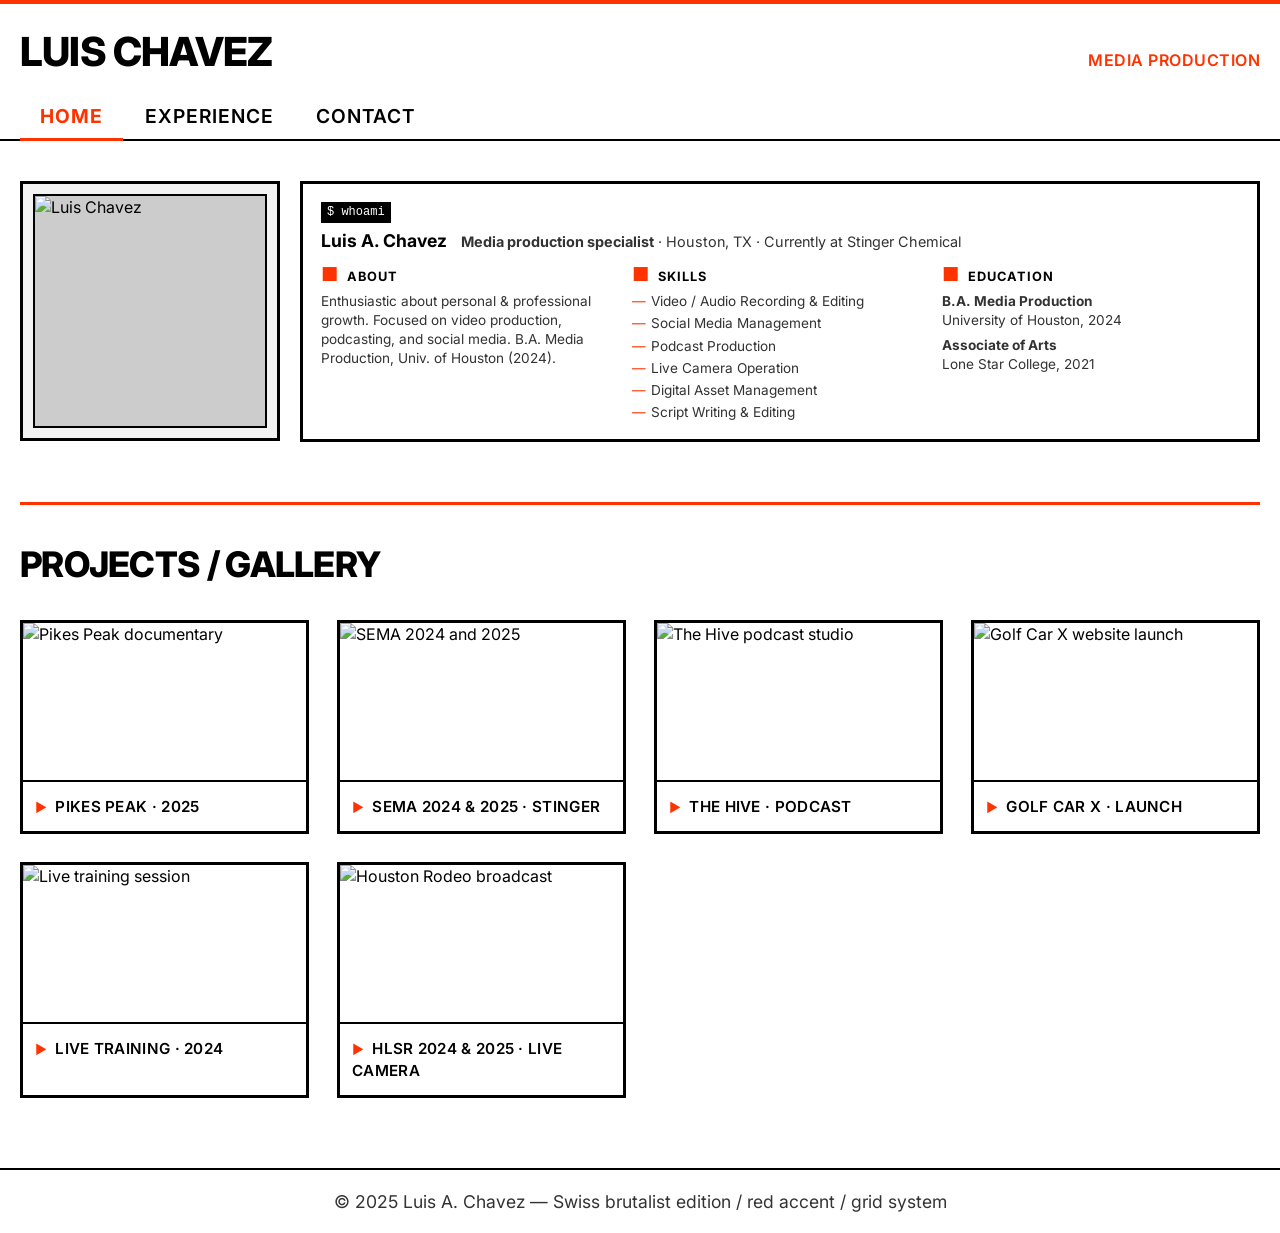
==== index.html @ 5170080d "Add portfolio files" ====
<!DOCTYPE html>
<html lang="en">
<head>
    <meta charset="UTF-8">
    <meta name="viewport" content="width=device-width, initial-scale=1.0">
    <title>Luis Chavez · Home</title>
    <link href="https://fonts.googleapis.com/css2?family=Inter:wght@400;600;800&display=swap" rel="stylesheet">
    <link rel="stylesheet" href="style.css">
    <style>
        /* ---- HOME-SPECIFIC STYLES ---- */
        .home-grid {
            display: grid;
            grid-template-columns: 260px 1fr;
            gap: 20px;
            margin-bottom: 40px;
            align-items: start;
        }

        .headshot-card {
            border: 3px solid var(--black);
            padding: 10px;
            background: var(--gray);
        }

        .headshot {
            width: 100%;
            aspect-ratio: 1 / 1;
            object-fit: cover;
            background: #ccc;
            border: 2px solid var(--black);
            display: block;
        }

        .intro-card {
            border: 3px solid var(--black);
            padding: 14px 18px;
            background: var(--white);
        }

        /* Name + tagline row */
        .intro-top {
            display: flex;
            align-items: baseline;
            gap: 14px;
            margin-bottom: 8px;
            flex-wrap: wrap;
        }

        .intro-name {
            font-size: 1.1rem;
            font-weight: 700;
            color: var(--black);
            margin: 0;
        }

        .intro-tagline {
            font-size: 0.9rem;
            color: var(--dark-gray);
            margin: 0;
        }

        /* Three-column info grid inside the card */
        .intro-columns {
            display: grid;
            grid-template-columns: 1fr 1fr 1fr;
            gap: 14px;
            margin-top: 8px;
        }

        .intro-col h3 {
            font-size: 0.8rem;
            margin: 0 0 4px 0;
            letter-spacing: 1px;
        }

        .intro-col p,
        .intro-col li {
            font-size: 0.85rem;
            color: var(--dark-gray);
            margin-bottom: 0.2rem;
            line-height: 1.4;
        }

        .intro-col ul { margin: 0; }

        .terminal-line {
            font-family: monospace;
            background: var(--black);
            color: var(--white);
            padding: 2px 6px;
            font-size: 0.75rem;
            display: inline-block;
            margin-bottom: 6px;
        }

        .skill-list-compact li { margin-bottom: 0.2rem; font-size: 0.85rem; }

        /* ---- GALLERY SECTION ---- */
        .gallery-section {
            margin-top: 60px;
            border-top: 3px solid var(--red);
            padding-top: 35px;
        }

        .gallery-grid {
            display: grid;
            grid-template-columns: repeat(4, 1fr);
            gap: 28px;
            margin-top: 25px;
        }

        .gallery-item {
            border: 3px solid var(--black);
            background: var(--white);
            cursor: pointer;
            display: flex;
            flex-direction: column;
            transition: border-color 0.1s ease;
        }

        .gallery-item:hover { border-color: var(--red); }

        .gallery-item img {
            width: 100%;
            aspect-ratio: 16 / 9;
            object-fit: cover;
            display: block;
            border-bottom: 2px solid var(--black);
        }

        .gallery-item p {
            padding: 14px 12px;
            font-weight: 600;
            font-size: 0.95rem;
            text-transform: uppercase;
            letter-spacing: 0.3px;
            color: var(--black);
            margin: 0;
            flex: 1;
        }

        .gallery-item p::before {
            content: '▶';
            color: var(--red);
            margin-right: 8px;
            font-size: 0.8rem;
        }

        /* ---- MODAL / LIGHTBOX ---- */
        .modal {
            display: none;
            position: fixed;
            inset: 0;
            z-index: 9999;
            align-items: center;
            justify-content: center;
        }

        .modal.active { display: flex; }

        .modal-overlay {
            position: fixed;
            inset: 0;
            background: rgba(0, 0, 0, 0.88);
            cursor: pointer;
            z-index: 9999;
        }

        .modal-content {
            position: fixed;
            top: 50%;
            left: 50%;
            transform: translate(-50%, -50%);
            z-index: 10000;
            background: var(--white);
            border: 3px solid var(--black);
            padding: 40px 24px 24px;
            max-width: min(860px, 92vw);
            width: 100%;
            box-shadow: 8px 8px 0 var(--black);
            display: flex;
            flex-direction: column;
            align-items: center;
            gap: 14px;
        }

        .modal-image {
            width: 100%;
            max-height: 58vh;
            object-fit: contain;
            border: 2px solid var(--black);
            display: block;
        }

        .modal-caption {
            font-weight: 700;
            text-transform: uppercase;
            letter-spacing: 1px;
            color: var(--red);
            font-size: 1rem;
            text-align: center;
        }

        .modal-description {
            font-size: 0.95rem;
            color: var(--dark-gray);
            text-align: center;
            max-width: 640px;
            line-height: 1.6;
            border-left: 3px solid var(--red);
            padding: 8px 14px;
            text-align: left;
            background: var(--gray);
        }

        .modal-counter {
            font-size: 0.85rem;
            color: var(--dark-gray);
        }

        .modal-close {
            position: absolute;
            top: 8px;
            right: 12px;
            font-size: 2rem;
            line-height: 1;
            font-weight: 700;
            cursor: pointer;
            background: none;
            border: none;
            color: var(--black);
            font-family: inherit;
            padding: 0 4px;
            z-index: 10001;
        }

        .modal-close:hover { color: var(--red); }

        .modal-prev,
        .modal-next {
            position: absolute;
            top: 50%;
            transform: translateY(-50%);
            background: var(--white);
            border: 2px solid var(--black);
            font-size: 2rem;
            line-height: 1;
            font-weight: 700;
            cursor: pointer;
            padding: 6px 14px;
            font-family: inherit;
            z-index: 10001;
            transition: all 0.1s;
        }

        .modal-prev { left: -56px; }
        .modal-next { right: -56px; }

        .modal-prev:hover,
        .modal-next:hover {
            background: var(--red);
            color: var(--white);
            border-color: var(--red);
        }

        /* collapse arrows inside modal on small screens */
        @media (max-width: 700px) {
            .modal-prev { left: 0; top: auto; bottom: -48px; transform: none; }
            .modal-next { right: 0; top: auto; bottom: -48px; transform: none; }
            .modal-content { padding-bottom: 70px; }
        }

        /* ---- MODAL LINK BUTTON ---- */
        .modal-link {
            display: inline-block;
            background: var(--red);
            color: var(--white);
            font-family: 'Inter', sans-serif;
            font-weight: 700;
            font-size: 0.85rem;
            text-transform: uppercase;
            letter-spacing: 1px;
            padding: 8px 18px;
            border: 2px solid var(--black);
            text-decoration: none;
            transition: background 0.1s ease, color 0.1s ease;
            align-self: center;
        }
        .modal-link:hover {
            background: var(--black);
            color: var(--white);
        }

        /* ---- RESPONSIVE ---- */
        @media (max-width: 1100px) { .gallery-grid { grid-template-columns: repeat(3, 1fr); gap: 24px; } }
        @media (max-width: 800px)  { .gallery-grid { grid-template-columns: repeat(2, 1fr); gap: 18px; } .intro-columns { grid-template-columns: 1fr 1fr; } }
        @media (max-width: 500px)  { .gallery-grid { grid-template-columns: 1fr; gap: 16px; } }
        @media (max-width: 768px)  { .home-grid { grid-template-columns: 1fr; } .intro-columns { grid-template-columns: 1fr; } }
    </style>
</head>
<body>
<div class="site-wrapper">

    <header>
        <div class="header-top">
            <h1>Luis Chavez</h1>
            <span class="header-tagline">Media Production</span>
        </div>
        <nav class="tabs">
            <a href="index.html" class="active">Home</a>
            <a href="work.html">Experience</a>
            <a href="contact.html">Contact</a>
        </nav>
    </header>

    <main>

        <!-- BIO GRID -->
        <div class="home-grid">
            <div class="headshot-card">
                <img src="Photos/Head Shot.webp" alt="Luis Chavez" class="headshot" loading="lazy">
            </div>
            <div class="intro-card">
                <span class="terminal-line">$ whoami</span>
                <div class="intro-top">
                    <p class="intro-name">Luis A. Chavez</p>
                    <p class="intro-tagline"><strong>Media production specialist</strong> · Houston, TX · Currently at Stinger Chemical</p>
                </div>

                <div class="intro-columns">
                    <div class="intro-col">
                        <h3>About</h3>
                        <p>Enthusiastic about personal &amp; professional growth. Focused on video production, podcasting, and social media. B.A. Media Production, Univ. of Houston (2024).</p>
                    </div>
                    <div class="intro-col">
                        <h3>Skills</h3>
                        <ul>
                            <li>Video / Audio Recording &amp; Editing</li>
                            <li>Social Media Management</li>
                            <li>Podcast Production</li>
                            <li>Live Camera Operation</li>
                            <li>Digital Asset Management</li>
                            <li>Script Writing &amp; Editing</li>
                        </ul>
                    </div>
                    <div class="intro-col">
                        <h3>Education</h3>
                        <p><strong>B.A. Media Production</strong><br>University of Houston, 2024</p>
                        <p style="margin-top:6px;"><strong>Associate of Arts</strong><br>Lone Star College, 2021</p>
                        <div class="badge-container" style="margin-top:8px; gap:5px;">
                        </div>
                    </div>
                </div>
            </div>
        </div>

        <!-- GALLERY -->
        <div class="gallery-section">
            <h2 style="border-bottom:none; display:block; margin-bottom:0;">Projects / Gallery</h2>
            <div class="gallery-grid">
                <div class="gallery-item" data-project="pikes">
                    <img src="Photos/Webp.PikesPeak/5.webp" alt="Pikes Peak documentary" loading="lazy">
                    <p>Pikes Peak · 2025</p>
                </div>
                <div class="gallery-item" data-project="sema">
                    <img src="Photos/Webp.SEMA2425/2.webp" alt="SEMA 2024 and 2025" loading="lazy">
                    <p>SEMA 2024 & 2025 · Stinger</p>
                </div>
                <div class="gallery-item" data-project="hive">
                    <img src="Photos/Webp.TheHive/2.webp" alt="The Hive podcast studio" loading="lazy">
                    <p>The Hive · podcast</p>
                </div>
                <div class="gallery-item" data-project="golfcar">
                    <img src="Photos/Webp.GCX/Home.webp" alt="Golf Car X website launch" loading="lazy">
                    <p>Golf Car X · launch</p>
                </div>
                <div class="gallery-item" data-project="training">
                    <img src="Photos/Webp.Live/1.webp" alt="Live training session" loading="lazy">
                    <p>Live training · 2024</p>
                </div>
                <div class="gallery-item" data-project="rodeo">
                    <img src="Photos/Webp.HLSR/3.webp" alt="Houston Rodeo broadcast" loading="lazy">
                    <p>HLSR 2024 & 2025 · live camera</p>
                </div>
            </div>
        </div>

    </main>

    <footer class="page-footer">
        <p>© 2025 Luis A. Chavez — Swiss brutalist edition / red accent / grid system</p>
    </footer>

</div><!-- /.site-wrapper -->

<!-- ============================================================
     LIGHTBOX MODAL — lives at body level, outside all wrappers
     ============================================================ -->
<div id="galleryModal" class="modal" role="dialog" aria-modal="true" aria-label="Project gallery">
    <div class="modal-overlay" id="modalOverlay"></div>
    <div class="modal-content">
        <button class="modal-close" id="modalClose" aria-label="Close">&times;</button>
        <img class="modal-image" id="modalImage" src="" alt="Project photo">
        <div class="modal-caption" id="modalCaption"></div>
        <div class="modal-description" id="modalDescription"></div>
        <a class="modal-link" id="modalLink" href="#" target="_blank" rel="noopener noreferrer" style="display:none;">&#8599; View Project</a>
        <div class="modal-counter" id="modalCounter"></div>
        <button class="modal-prev" id="modalPrev" aria-label="Previous image">&#8249;</button>
        <button class="modal-next" id="modalNext" aria-label="Next image">&#8250;</button>
    </div>
</div>

<script>
/* ============================================================
   GALLERY MODAL — fully self-contained
   ============================================================ */
const projectGalleries = {
    pikes:    { name: 'Pikes Peak · 2025',      description: 'Full production of the Pikes Peak International Hill Climb documentary. I did not attened due to a wedding at the time but I was able to gather all footage that was captured and make a comprehensive documentary. — location filming at 14,115 ft, post-production, and sound mixing. Featured at a local festival.', link: 'https://youtu.be/uBp9tTCdJpw?si=MaYVJOI4-ySva9_A', linkLabel: 'Watch Documentary', images: ["Photos/Webp.PikesPeak/6.webp","Photos/Webp.PikesPeak/11.webp","Photos/Webp.PikesPeak/13.webp"] }
    ,sema:     { name: 'SEMA 2024 & 2025 · Stinger',    description: 'Shot and edited the official booth recap for SEMA in Las Vegas. Covered attendee interviews, live demos, and product highlights for Stinger Chemical.',  images: ["Photos/Webp.SEMA2425/9.webp","Photos/Webp.SEMA2425/11.webp","Photos/Webp.SEMA2425/1.webp"] }
    ,hive:     { name: 'The Hive · Podcast',     description: '"The Hive" podcast studio — from empty room to fully equipped professional set. Managed camera, lighting, and audio install. ', link: 'https://www.youtube.com/@stingerchemical/podcasts', linkLabel: 'Listen to Podcast', images: ["Photos/Webp.TheHive/1.webp","Photos/Webp.TheHive/4.webp","Photos/Webp.TheHive/5.webp"] }
    ,golfcar:  { name: 'Golf Car X · Launch',    description: 'Golf Car X website launch and build. Showcasing golf cart cleaning chemicals, accessories, and tutorial videos.', link: 'https://www.golfcarx.com/', linkLabel: 'Visit Website', images: ["Photos/Webp.GCX/Home.webp","Photos/Webp.GCX/System.webp","Photos/Webp.GCX/VideoLibrary.webp"] }
    ,training: { name: 'Live training · 2024',   description: 'Multicam training corses covering safety protocols, product knowledge, and customer service — Managed technical build out. Managed live control of PTZ camera,switcher board and audio for live production.', link: 'https://www.youtube.com/@stingerchemical/streams', linkLabel: 'Watch Live Training', images: ["Photos/Webp.Live/1.webp","Photos/Webp.Live/c1.webp","Photos/Webp.Live/Control.webp"] }
    ,rodeo:    { name: 'HLSR 2024 & 2025 · Live camera operator',     description: 'Live broadcast camera operation for the Houston Livestock Show and Rodeo. Assisted with audio setup and maning cameras as well as control board operation.', images: ["Photos/Webp.HLSR/6.webp","Photos/Webp.HLSR/3.webp","Photos/Webp.HLSR/1.webp",] }
};

const modal       = document.getElementById('galleryModal');
const modalImage  = document.getElementById('modalImage');
const modalCaption = document.getElementById('modalCaption');
const modalDescription = document.getElementById('modalDescription');
const modalLink   = document.getElementById('modalLink');
const modalCounter = document.getElementById('modalCounter');
const modalClose  = document.getElementById('modalClose');
const modalOverlay = document.getElementById('modalOverlay');
const modalPrev   = document.getElementById('modalPrev');
const modalNext   = document.getElementById('modalNext');

let images = [];
let idx    = 0;
let currentDescription = '';

function showImage() {
    modalImage.src = images[idx];
    modalCounter.textContent = `${idx + 1} / ${images.length}`;
}

function openGallery(projectId) {
    const project = projectGalleries[projectId];
    if (!project) return;
    images = project.images;
    idx    = 0;
    modalCaption.textContent     = project.name;
    modalDescription.textContent = project.description || '';
    if (project.link) {
        modalLink.href        = project.link;
        modalLink.textContent = '↗ ' + (project.linkLabel || 'View Project');
        modalLink.style.display = 'inline-block';
    } else {
        modalLink.style.display = 'none';
    }
    showImage();
    modal.classList.add('active');
    document.body.style.overflow = 'hidden';
    modalClose.focus();
}

function closeGallery() {
    modal.classList.remove('active');
    document.body.style.overflow = '';
}

function prev() { idx = (idx - 1 + images.length) % images.length; showImage(); }
function next() { idx = (idx + 1) % images.length; showImage(); }

/* Wire up gallery cards */
document.querySelectorAll('.gallery-item').forEach(item => {
    item.addEventListener('click', () => openGallery(item.dataset.project));
});

/* Close controls */
modalClose.addEventListener('click',   closeGallery);
modalOverlay.addEventListener('click', closeGallery);
modalPrev.addEventListener('click',    (e) => { e.stopPropagation(); prev(); });
modalNext.addEventListener('click',    (e) => { e.stopPropagation(); next(); });

document.addEventListener('keydown', (e) => {
    if (!modal.classList.contains('active')) return;
    if (e.key === 'Escape')     closeGallery();
    if (e.key === 'ArrowLeft')  prev();
    if (e.key === 'ArrowRight') next();
});
</script>
</body>
</html>
---- style.css ----
/* ============================================================
   LUIS CHAVEZ · PORTFOLIO — SHARED STYLESHEET
   Swiss Brutalist · Red Accent · Grid System
   ============================================================ */

/* ----- TOKENS ----- */
:root {
    --black:      #000000;
    --white:      #ffffff;
    --red:        #ff3300;
    --gray:       #f2f2f2;
    --light-gray: #e0e0e0;
    --dark-gray:  #333333;
}

/* ----- RESET ----- */
*, *::before, *::after { margin: 0; padding: 0; box-sizing: border-box; }

/* ----- BASE ----- */
body {
    font-family: 'Helvetica Neue', 'Inter', -apple-system, BlinkMacSystemFont, sans-serif;
    font-weight: 400;
    background: var(--white);
    color: var(--black);
    display: flex;
    flex-direction: column;
    align-items: center;
    min-height: 100vh;
    padding: 0;
    line-height: 1.4;
}

.site-wrapper {
    width: 100%;
    background: var(--white);
    border-top: 4px solid var(--red);
}

/* ----- HEADER / NAV ----- */
header {
    background: var(--white);
    padding: 20px 20px 0 20px;
    border-bottom: 2px solid var(--black);
}

.header-top {
    display: flex;
    align-items: baseline;
    justify-content: space-between;
    flex-wrap: wrap;
    margin-bottom: 15px;
}

h1 {
    font-size: 2.5rem;
    font-weight: 800;
    color: var(--black);
    letter-spacing: -0.02em;
    text-transform: uppercase;
    margin-bottom: 0;
}

.header-tagline {
    color: var(--red);
    font-weight: 600;
    text-transform: uppercase;
    font-size: 1rem;
    letter-spacing: 0.5px;
}

/* Nav: <a> tags styled identically to the original <button> tabs */
nav.tabs {
    display: flex;
    gap: 2px;
    flex-wrap: wrap;
    margin-top: 5px;
}

nav.tabs a {
    display: inline-block;
    padding: 8px 20px;
    font-size: 1.2rem;
    font-weight: 600;
    color: var(--black);
    text-decoration: none;
    text-transform: uppercase;
    letter-spacing: 1px;
    border-top: none;
    border-left: none;
    border-right: none;
    border-bottom: 3px solid transparent;
    margin-bottom: -2px;
    transition: all 0.1s ease;
    font-family: 'Helvetica Neue', 'Inter', -apple-system, BlinkMacSystemFont, sans-serif;
    background: none;
}

nav.tabs a:hover {
    border-bottom-color: var(--red);
    color: var(--red);
    background: none;
}

nav.tabs a.active {
    border-bottom-color: var(--red);
    color: var(--red);
    font-weight: 700;
    background: none;
}

/* ----- MAIN ----- */
main {
    background: var(--white);
    padding: 40px 20px;
    min-height: 500px;
}

/* ----- TYPOGRAPHY ----- */
h2 {
    font-size: 2.2rem;
    font-weight: 800;
    color: var(--black);
    text-transform: uppercase;
    letter-spacing: -0.02em;
    margin: 0 0 1rem 0;
    border-bottom: 3px solid var(--red);
    padding-bottom: 0.3rem;
    display: inline-block;
}

h3 {
    font-size: 1.5rem;
    font-weight: 700;
    color: var(--black);
    margin: 1.5rem 0 0.5rem 0;
    text-transform: uppercase;
    letter-spacing: 0.5px;
    position: relative;
}

h3::before {
    content: '■';
    color: var(--red);
    margin-right: 8px;
    font-size: 1.2rem;
}

p, li {
    font-size: 1.1rem;
    color: var(--dark-gray);
    font-weight: 400;
}

ul {
    list-style: none;
    padding-left: 0;
}

li {
    margin-bottom: 0.4rem;
    padding-left: 1.2rem;
    position: relative;
}

li::before {
    content: '—';
    color: var(--red);
    position: absolute;
    left: 0;
}

a {
    color: var(--red);
    text-decoration: none;
    font-weight: 600;
    border-bottom: 1px solid var(--red);
}

a:hover {
    background: var(--red);
    color: var(--white);
}

/* ----- BADGES ----- */
.badge {
    border: 2px solid var(--black);
    padding: 4px 12px;
    font-weight: 600;
    text-transform: uppercase;
    font-size: 0.8rem;
    letter-spacing: 0.5px;
    background: var(--white);
    color: var(--black);
}

.badge.red {
    border-color: var(--red);
    background: var(--red);
    color: var(--white);
}

.badge.small {
    border: 1px solid var(--black);
    padding: 2px 8px;
    font-size: 0.7rem;
    background: var(--white);
}

.badge-container {
    display: flex;
    flex-wrap: wrap;
    gap: 10px;
    margin-top: 20px;
}

.badge-container span::before,
.achievements span::before {
    content: none;
}

/* ----- FOOTER ----- */
.page-footer {
    margin-top: 30px;
    padding: 20px;
    color: var(--dark-gray);
    font-size: 0.9rem;
    text-align: center;
    border-top: 2px solid var(--black);
    width: 100%;
}

/* ----- RESPONSIVE ----- */
@media screen and (max-width: 768px) {
    h1 { font-size: 2rem; }
}

@media screen and (min-width: 1920px) {
    main { padding: 60px 20px; }
    h1   { font-size: 3rem; }
    h2   { font-size: 2.8rem; }
}

@media screen and (min-width: 2560px) {
    body { font-size: 1.2rem; }
    h1   { font-size: 4rem; }
    h2   { font-size: 3.5rem; }
}
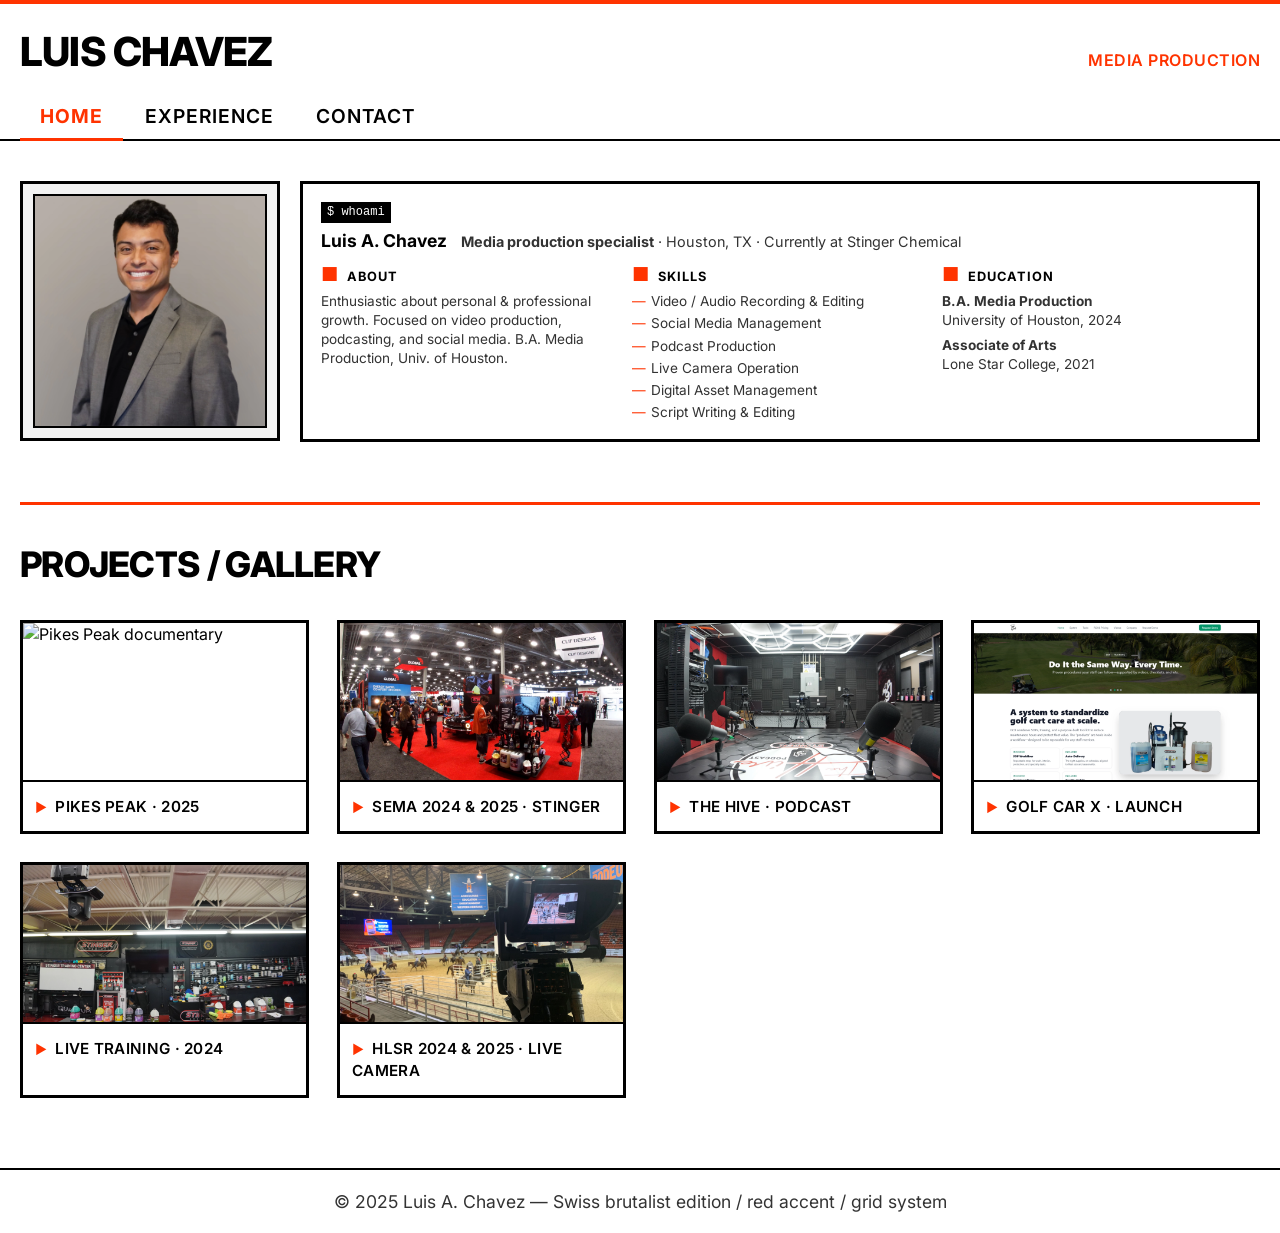
==== commit 540931ad: "Update index.html" ====
--- a/index.html
+++ b/index.html
@@ -330,7 +330,7 @@
                 <div class="intro-columns">
                     <div class="intro-col">
                         <h3>About</h3>
-                        <p>Enthusiastic about personal &amp; professional growth. Focused on video production, podcasting, and social media. B.A. Media Production, Univ. of Houston (2024).</p>
+                        <p>Enthusiastic about personal &amp; professional growth. Focused on video production, podcasting, and social media. B.A. Media Production, Univ. of Houston.</p>
                     </div>
                     <div class="intro-col">
                         <h3>Skills</h3>
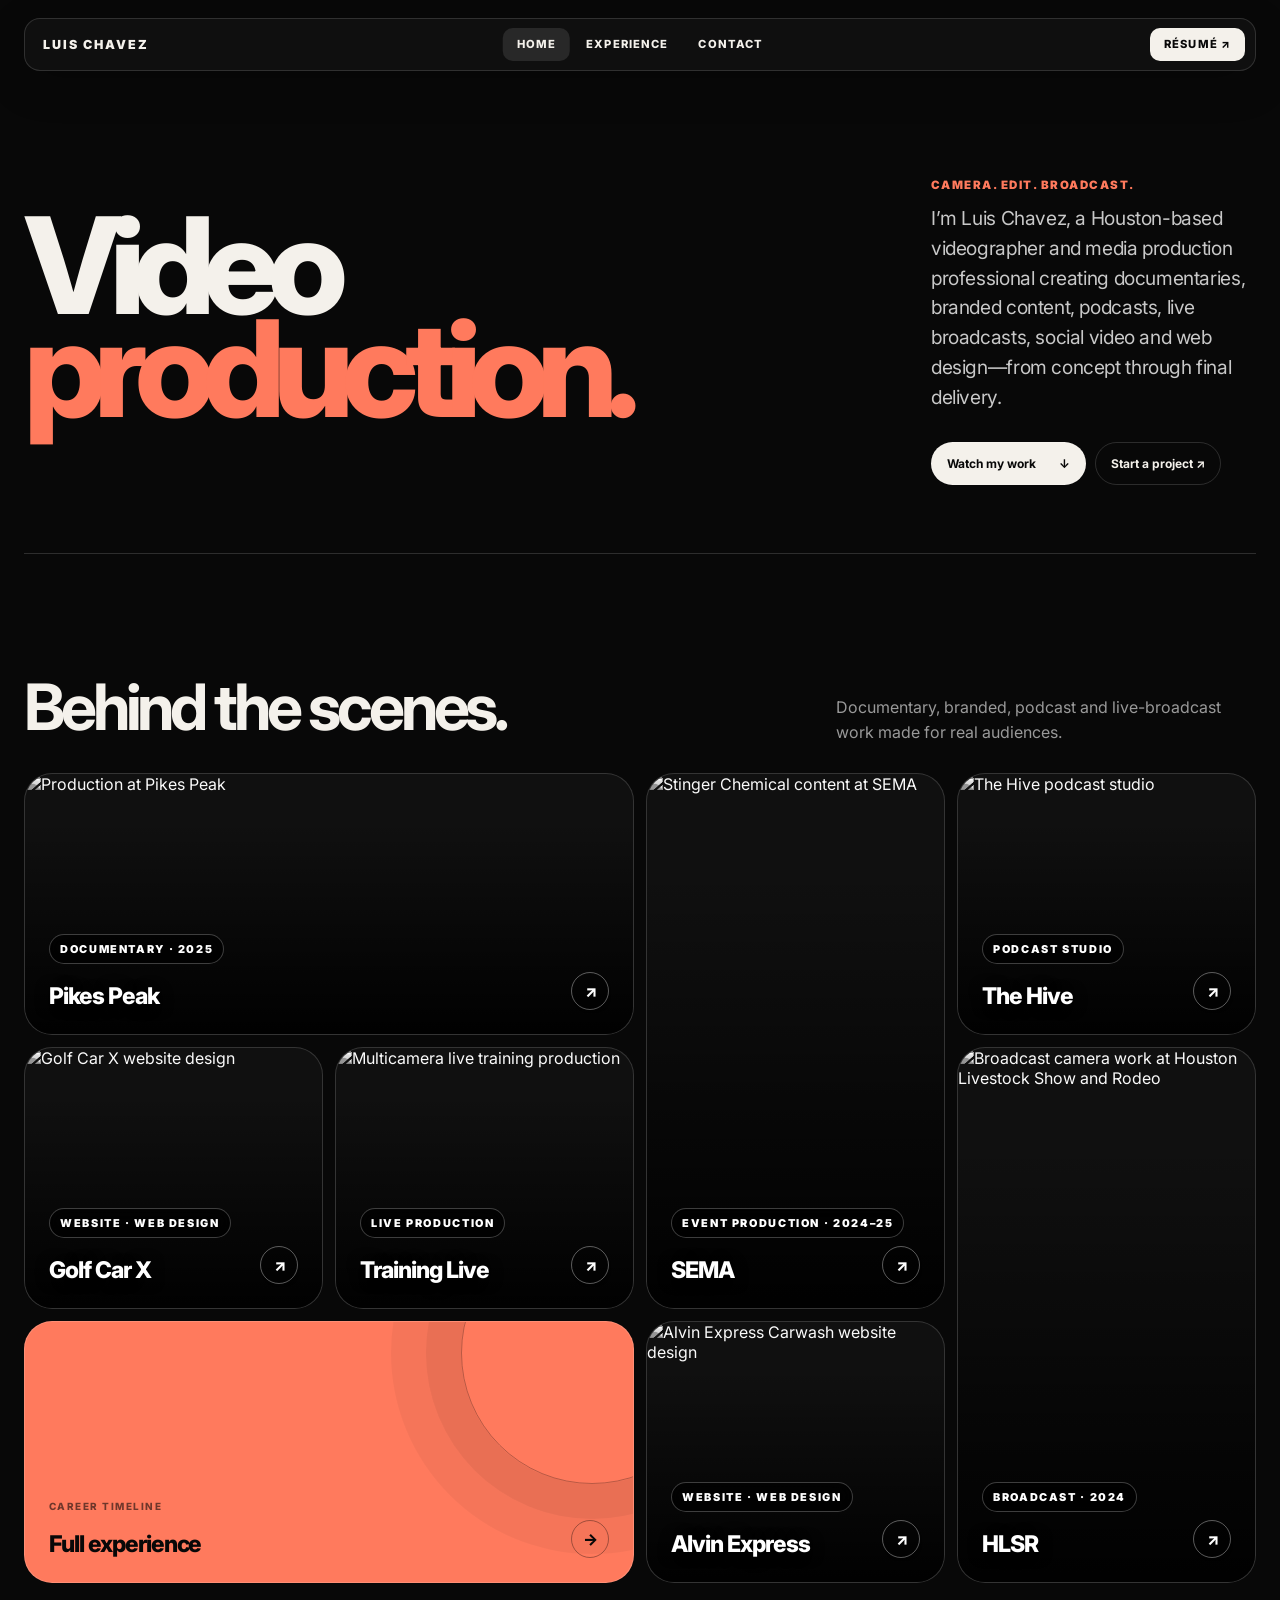
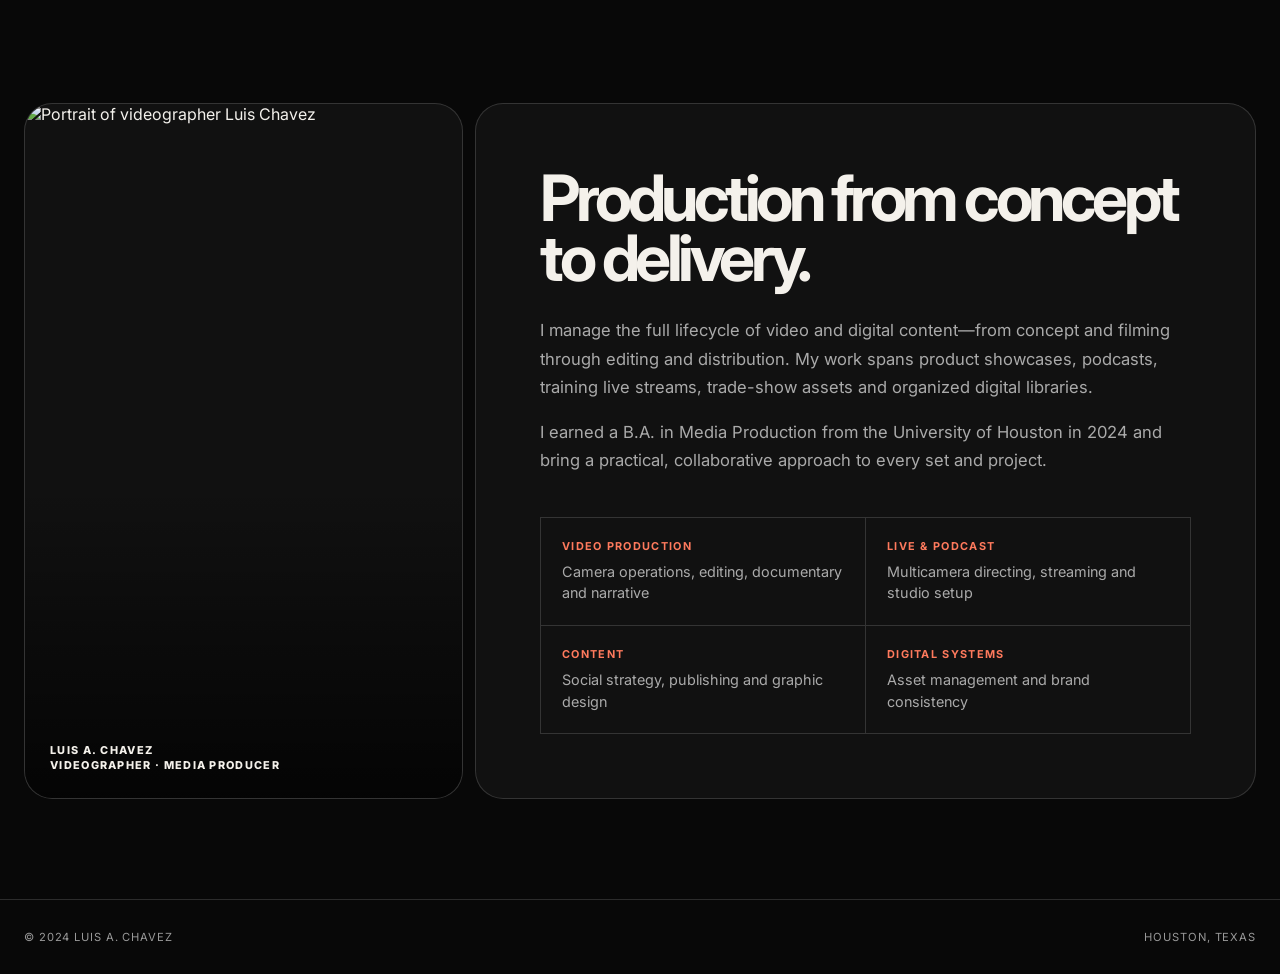
==== commit 6d3840b0: "New Portfolio Layout" ====
--- a/index.html
+++ b/index.html
@@ -1,493 +1,17 @@
-<!DOCTYPE html>
-<html lang="en">
-<head>
-    <meta charset="UTF-8">
-    <meta name="viewport" content="width=device-width, initial-scale=1.0">
-    <title>Luis Chavez · Home</title>
-    <link href="https://fonts.googleapis.com/css2?family=Inter:wght@400;600;800&display=swap" rel="stylesheet">
-    <link rel="stylesheet" href="style.css">
-    <style>
-        /* ---- HOME-SPECIFIC STYLES ---- */
-        .home-grid {
-            display: grid;
-            grid-template-columns: 260px 1fr;
-            gap: 20px;
-            margin-bottom: 40px;
-            align-items: start;
-        }
-
-        .headshot-card {
-            border: 3px solid var(--black);
-            padding: 10px;
-            background: var(--gray);
-        }
-
-        .headshot {
-            width: 100%;
-            aspect-ratio: 1 / 1;
-            object-fit: cover;
-            background: #ccc;
-            border: 2px solid var(--black);
-            display: block;
-        }
-
-        .intro-card {
-            border: 3px solid var(--black);
-            padding: 14px 18px;
-            background: var(--white);
-        }
-
-        /* Name + tagline row */
-        .intro-top {
-            display: flex;
-            align-items: baseline;
-            gap: 14px;
-            margin-bottom: 8px;
-            flex-wrap: wrap;
-        }
-
-        .intro-name {
-            font-size: 1.1rem;
-            font-weight: 700;
-            color: var(--black);
-            margin: 0;
-        }
-
-        .intro-tagline {
-            font-size: 0.9rem;
-            color: var(--dark-gray);
-            margin: 0;
-        }
-
-        /* Three-column info grid inside the card */
-        .intro-columns {
-            display: grid;
-            grid-template-columns: 1fr 1fr 1fr;
-            gap: 14px;
-            margin-top: 8px;
-        }
-
-        .intro-col h3 {
-            font-size: 0.8rem;
-            margin: 0 0 4px 0;
-            letter-spacing: 1px;
-        }
-
-        .intro-col p,
-        .intro-col li {
-            font-size: 0.85rem;
-            color: var(--dark-gray);
-            margin-bottom: 0.2rem;
-            line-height: 1.4;
-        }
-
-        .intro-col ul { margin: 0; }
-
-        .terminal-line {
-            font-family: monospace;
-            background: var(--black);
-            color: var(--white);
-            padding: 2px 6px;
-            font-size: 0.75rem;
-            display: inline-block;
-            margin-bottom: 6px;
-        }
-
-        .skill-list-compact li { margin-bottom: 0.2rem; font-size: 0.85rem; }
-
-        /* ---- GALLERY SECTION ---- */
-        .gallery-section {
-            margin-top: 60px;
-            border-top: 3px solid var(--red);
-            padding-top: 35px;
-        }
-
-        .gallery-grid {
-            display: grid;
-            grid-template-columns: repeat(4, 1fr);
-            gap: 28px;
-            margin-top: 25px;
-        }
-
-        .gallery-item {
-            border: 3px solid var(--black);
-            background: var(--white);
-            cursor: pointer;
-            display: flex;
-            flex-direction: column;
-            transition: border-color 0.1s ease;
-        }
-
-        .gallery-item:hover { border-color: var(--red); }
-
-        .gallery-item img {
-            width: 100%;
-            aspect-ratio: 16 / 9;
-            object-fit: cover;
-            display: block;
-            border-bottom: 2px solid var(--black);
-        }
-
-        .gallery-item p {
-            padding: 14px 12px;
-            font-weight: 600;
-            font-size: 0.95rem;
-            text-transform: uppercase;
-            letter-spacing: 0.3px;
-            color: var(--black);
-            margin: 0;
-            flex: 1;
-        }
-
-        .gallery-item p::before {
-            content: '▶';
-            color: var(--red);
-            margin-right: 8px;
-            font-size: 0.8rem;
-        }
-
-        /* ---- MODAL / LIGHTBOX ---- */
-        .modal {
-            display: none;
-            position: fixed;
-            inset: 0;
-            z-index: 9999;
-            align-items: center;
-            justify-content: center;
-        }
-
-        .modal.active { display: flex; }
-
-        .modal-overlay {
-            position: fixed;
-            inset: 0;
-            background: rgba(0, 0, 0, 0.88);
-            cursor: pointer;
-            z-index: 9999;
-        }
-
-        .modal-content {
-            position: fixed;
-            top: 50%;
-            left: 50%;
-            transform: translate(-50%, -50%);
-            z-index: 10000;
-            background: var(--white);
-            border: 3px solid var(--black);
-            padding: 40px 24px 24px;
-            max-width: min(860px, 92vw);
-            width: 100%;
-            box-shadow: 8px 8px 0 var(--black);
-            display: flex;
-            flex-direction: column;
-            align-items: center;
-            gap: 14px;
-        }
-
-        .modal-image {
-            width: 100%;
-            max-height: 58vh;
-            object-fit: contain;
-            border: 2px solid var(--black);
-            display: block;
-        }
-
-        .modal-caption {
-            font-weight: 700;
-            text-transform: uppercase;
-            letter-spacing: 1px;
-            color: var(--red);
-            font-size: 1rem;
-            text-align: center;
-        }
-
-        .modal-description {
-            font-size: 0.95rem;
-            color: var(--dark-gray);
-            text-align: center;
-            max-width: 640px;
-            line-height: 1.6;
-            border-left: 3px solid var(--red);
-            padding: 8px 14px;
-            text-align: left;
-            background: var(--gray);
-        }
-
-        .modal-counter {
-            font-size: 0.85rem;
-            color: var(--dark-gray);
-        }
-
-        .modal-close {
-            position: absolute;
-            top: 8px;
-            right: 12px;
-            font-size: 2rem;
-            line-height: 1;
-            font-weight: 700;
-            cursor: pointer;
-            background: none;
-            border: none;
-            color: var(--black);
-            font-family: inherit;
-            padding: 0 4px;
-            z-index: 10001;
-        }
-
-        .modal-close:hover { color: var(--red); }
-
-        .modal-prev,
-        .modal-next {
-            position: absolute;
-            top: 50%;
-            transform: translateY(-50%);
-            background: var(--white);
-            border: 2px solid var(--black);
-            font-size: 2rem;
-            line-height: 1;
-            font-weight: 700;
-            cursor: pointer;
-            padding: 6px 14px;
-            font-family: inherit;
-            z-index: 10001;
-            transition: all 0.1s;
-        }
-
-        .modal-prev { left: -56px; }
-        .modal-next { right: -56px; }
-
-        .modal-prev:hover,
-        .modal-next:hover {
-            background: var(--red);
-            color: var(--white);
-            border-color: var(--red);
-        }
-
-        /* collapse arrows inside modal on small screens */
-        @media (max-width: 700px) {
-            .modal-prev { left: 0; top: auto; bottom: -48px; transform: none; }
-            .modal-next { right: 0; top: auto; bottom: -48px; transform: none; }
-            .modal-content { padding-bottom: 70px; }
-        }
-
-        /* ---- MODAL LINK BUTTON ---- */
-        .modal-link {
-            display: inline-block;
-            background: var(--red);
-            color: var(--white);
-            font-family: 'Inter', sans-serif;
-            font-weight: 700;
-            font-size: 0.85rem;
-            text-transform: uppercase;
-            letter-spacing: 1px;
-            padding: 8px 18px;
-            border: 2px solid var(--black);
-            text-decoration: none;
-            transition: background 0.1s ease, color 0.1s ease;
-            align-self: center;
-        }
-        .modal-link:hover {
-            background: var(--black);
-            color: var(--white);
-        }
-
-        /* ---- RESPONSIVE ---- */
-        @media (max-width: 1100px) { .gallery-grid { grid-template-columns: repeat(3, 1fr); gap: 24px; } }
-        @media (max-width: 800px)  { .gallery-grid { grid-template-columns: repeat(2, 1fr); gap: 18px; } .intro-columns { grid-template-columns: 1fr 1fr; } }
-        @media (max-width: 500px)  { .gallery-grid { grid-template-columns: 1fr; gap: 16px; } }
-        @media (max-width: 768px)  { .home-grid { grid-template-columns: 1fr; } .intro-columns { grid-template-columns: 1fr; } }
-    </style>
-</head>
-<body>
-<div class="site-wrapper">
-
-    <header>
-        <div class="header-top">
-            <h1>Luis Chavez</h1>
-            <span class="header-tagline">Media Production</span>
-        </div>
-        <nav class="tabs">
-            <a href="index.html" class="active">Home</a>
-            <a href="work.html">Experience</a>
-            <a href="contact.html">Contact</a>
-        </nav>
-    </header>
-
-    <main>
-
-        <!-- BIO GRID -->
-        <div class="home-grid">
-            <div class="headshot-card">
-                <img src="Photos/Head Shot.webp" alt="Luis Chavez" class="headshot" loading="lazy">
-            </div>
-            <div class="intro-card">
-                <span class="terminal-line">$ whoami</span>
-                <div class="intro-top">
-                    <p class="intro-name">Luis A. Chavez</p>
-                    <p class="intro-tagline"><strong>Media production specialist</strong> · Houston, TX · Currently at Stinger Chemical</p>
-                </div>
-
-                <div class="intro-columns">
-                    <div class="intro-col">
-                        <h3>About</h3>
-                        <p>Enthusiastic about personal &amp; professional growth. Focused on video production, podcasting, and social media. B.A. Media Production, Univ. of Houston.</p>
-                    </div>
-                    <div class="intro-col">
-                        <h3>Skills</h3>
-                        <ul>
-                            <li>Video / Audio Recording &amp; Editing</li>
-                            <li>Social Media Management</li>
-                            <li>Podcast Production</li>
-                            <li>Live Camera Operation</li>
-                            <li>Digital Asset Management</li>
-                            <li>Script Writing &amp; Editing</li>
-                        </ul>
-                    </div>
-                    <div class="intro-col">
-                        <h3>Education</h3>
-                        <p><strong>B.A. Media Production</strong><br>University of Houston, 2024</p>
-                        <p style="margin-top:6px;"><strong>Associate of Arts</strong><br>Lone Star College, 2021</p>
-                        <div class="badge-container" style="margin-top:8px; gap:5px;">
-                        </div>
-                    </div>
-                </div>
-            </div>
-        </div>
-
-        <!-- GALLERY -->
-        <div class="gallery-section">
-            <h2 style="border-bottom:none; display:block; margin-bottom:0;">Projects / Gallery</h2>
-            <div class="gallery-grid">
-                <div class="gallery-item" data-project="pikes">
-                    <img src="Photos/Webp.PikesPeak/5.webp" alt="Pikes Peak documentary" loading="lazy">
-                    <p>Pikes Peak · 2025</p>
-                </div>
-                <div class="gallery-item" data-project="sema">
-                    <img src="Photos/Webp.SEMA2425/2.webp" alt="SEMA 2024 and 2025" loading="lazy">
-                    <p>SEMA 2024 & 2025 · Stinger</p>
-                </div>
-                <div class="gallery-item" data-project="hive">
-                    <img src="Photos/Webp.TheHive/2.webp" alt="The Hive podcast studio" loading="lazy">
-                    <p>The Hive · podcast</p>
-                </div>
-                <div class="gallery-item" data-project="golfcar">
-                    <img src="Photos/Webp.GCX/Home.webp" alt="Golf Car X website launch" loading="lazy">
-                    <p>Golf Car X · launch</p>
-                </div>
-                <div class="gallery-item" data-project="training">
-                    <img src="Photos/Webp.Live/1.webp" alt="Live training session" loading="lazy">
-                    <p>Live training · 2024</p>
-                </div>
-                <div class="gallery-item" data-project="rodeo">
-                    <img src="Photos/Webp.HLSR/3.webp" alt="Houston Rodeo broadcast" loading="lazy">
-                    <p>HLSR 2024 & 2025 · live camera</p>
-                </div>
-            </div>
-        </div>
-
-    </main>
-
-    <footer class="page-footer">
-        <p>© 2025 Luis A. Chavez — Swiss brutalist edition / red accent / grid system</p>
-    </footer>
-
-</div><!-- /.site-wrapper -->
-
-<!-- ============================================================
-     LIGHTBOX MODAL — lives at body level, outside all wrappers
-     ============================================================ -->
-<div id="galleryModal" class="modal" role="dialog" aria-modal="true" aria-label="Project gallery">
-    <div class="modal-overlay" id="modalOverlay"></div>
-    <div class="modal-content">
-        <button class="modal-close" id="modalClose" aria-label="Close">&times;</button>
-        <img class="modal-image" id="modalImage" src="" alt="Project photo">
-        <div class="modal-caption" id="modalCaption"></div>
-        <div class="modal-description" id="modalDescription"></div>
-        <a class="modal-link" id="modalLink" href="#" target="_blank" rel="noopener noreferrer" style="display:none;">&#8599; View Project</a>
-        <div class="modal-counter" id="modalCounter"></div>
-        <button class="modal-prev" id="modalPrev" aria-label="Previous image">&#8249;</button>
-        <button class="modal-next" id="modalNext" aria-label="Next image">&#8250;</button>
-    </div>
-</div>
-
-<script>
-/* ============================================================
-   GALLERY MODAL — fully self-contained
-   ============================================================ */
-const projectGalleries = {
-    pikes:    { name: 'Pikes Peak · 2025',      description: 'Full production of the Pikes Peak International Hill Climb documentary. I did not attened due to a wedding at the time but I was able to gather all footage that was captured and make a comprehensive documentary. — location filming at 14,115 ft, post-production, and sound mixing. Featured at a local festival.', link: 'https://youtu.be/uBp9tTCdJpw?si=MaYVJOI4-ySva9_A', linkLabel: 'Watch Documentary', images: ["Photos/Webp.PikesPeak/6.webp","Photos/Webp.PikesPeak/11.webp","Photos/Webp.PikesPeak/13.webp"] }
-    ,sema:     { name: 'SEMA 2024 & 2025 · Stinger',    description: 'Shot and edited the official booth recap for SEMA in Las Vegas. Covered attendee interviews, live demos, and product highlights for Stinger Chemical.',  images: ["Photos/Webp.SEMA2425/9.webp","Photos/Webp.SEMA2425/11.webp","Photos/Webp.SEMA2425/1.webp"] }
-    ,hive:     { name: 'The Hive · Podcast',     description: '"The Hive" podcast studio — from empty room to fully equipped professional set. Managed camera, lighting, and audio install. ', link: 'https://www.youtube.com/@stingerchemical/podcasts', linkLabel: 'Listen to Podcast', images: ["Photos/Webp.TheHive/1.webp","Photos/Webp.TheHive/4.webp","Photos/Webp.TheHive/5.webp"] }
-    ,golfcar:  { name: 'Golf Car X · Launch',    description: 'Golf Car X website launch and build. Showcasing golf cart cleaning chemicals, accessories, and tutorial videos.', link: 'https://www.golfcarx.com/', linkLabel: 'Visit Website', images: ["Photos/Webp.GCX/Home.webp","Photos/Webp.GCX/System.webp","Photos/Webp.GCX/VideoLibrary.webp"] }
-    ,training: { name: 'Live training · 2024',   description: 'Multicam training corses covering safety protocols, product knowledge, and customer service — Managed technical build out. Managed live control of PTZ camera,switcher board and audio for live production.', link: 'https://www.youtube.com/@stingerchemical/streams', linkLabel: 'Watch Live Training', images: ["Photos/Webp.Live/1.webp","Photos/Webp.Live/c1.webp","Photos/Webp.Live/Control.webp"] }
-    ,rodeo:    { name: 'HLSR 2024 & 2025 · Live camera operator',     description: 'Live broadcast camera operation for the Houston Livestock Show and Rodeo. Assisted with audio setup and maning cameras as well as control board operation.', images: ["Photos/Webp.HLSR/6.webp","Photos/Webp.HLSR/3.webp","Photos/Webp.HLSR/1.webp",] }
-};
-
-const modal       = document.getElementById('galleryModal');
-const modalImage  = document.getElementById('modalImage');
-const modalCaption = document.getElementById('modalCaption');
-const modalDescription = document.getElementById('modalDescription');
-const modalLink   = document.getElementById('modalLink');
-const modalCounter = document.getElementById('modalCounter');
-const modalClose  = document.getElementById('modalClose');
-const modalOverlay = document.getElementById('modalOverlay');
-const modalPrev   = document.getElementById('modalPrev');
-const modalNext   = document.getElementById('modalNext');
-
-let images = [];
-let idx    = 0;
-let currentDescription = '';
-
-function showImage() {
-    modalImage.src = images[idx];
-    modalCounter.textContent = `${idx + 1} / ${images.length}`;
-}
-
-function openGallery(projectId) {
-    const project = projectGalleries[projectId];
-    if (!project) return;
-    images = project.images;
-    idx    = 0;
-    modalCaption.textContent     = project.name;
-    modalDescription.textContent = project.description || '';
-    if (project.link) {
-        modalLink.href        = project.link;
-        modalLink.textContent = '↗ ' + (project.linkLabel || 'View Project');
-        modalLink.style.display = 'inline-block';
-    } else {
-        modalLink.style.display = 'none';
-    }
-    showImage();
-    modal.classList.add('active');
-    document.body.style.overflow = 'hidden';
-    modalClose.focus();
-}
-
-function closeGallery() {
-    modal.classList.remove('active');
-    document.body.style.overflow = '';
-}
-
-function prev() { idx = (idx - 1 + images.length) % images.length; showImage(); }
-function next() { idx = (idx + 1) % images.length; showImage(); }
-
-/* Wire up gallery cards */
-document.querySelectorAll('.gallery-item').forEach(item => {
-    item.addEventListener('click', () => openGallery(item.dataset.project));
-});
-
-/* Close controls */
-modalClose.addEventListener('click',   closeGallery);
-modalOverlay.addEventListener('click', closeGallery);
-modalPrev.addEventListener('click',    (e) => { e.stopPropagation(); prev(); });
-modalNext.addEventListener('click',    (e) => { e.stopPropagation(); next(); });
-
-document.addEventListener('keydown', (e) => {
-    if (!modal.classList.contains('active')) return;
-    if (e.key === 'Escape')     closeGallery();
-    if (e.key === 'ArrowLeft')  prev();
-    if (e.key === 'ArrowRight') next();
-});
-</script>
-</body>
-</html>
+<!doctype html><html lang="en"><head><meta charset="utf-8"><meta name="viewport" content="width=device-width,initial-scale=1"><meta name="description" content="Luis Chavez is a Houston-based media production specialist focused on video, live production, podcasts and social content."><title>Luis Chavez — Media Production</title><link rel="preconnect" href="https://fonts.googleapis.com"><link rel="preconnect" href="https://fonts.gstatic.com" crossorigin><link href="https://fonts.googleapis.com/css2?family=Inter:wght@400;600;800;900&display=swap" rel="stylesheet"><link rel="stylesheet" href="styles.css"></head><body>
+<header class="site-header"><nav class="nav-shell" aria-label="Primary navigation"><a class="brand" href="index.html">Luis Chavez</a><div class="nav-links nav-center"><a class="nav-link active" href="index.html">Home</a><a class="nav-link" href="experience.html">Experience</a><button class="contact-trigger" type="button">Contact</button></div><a class="resume-link" href="assets/Luis-Chavez-Resume.pdf" target="_blank">Résumé ↗</a></nav></header>
+<main><section class="hero"><div class="hero-main"><h1>Video<br><em>production.</em></h1></div><div class="hero-side"><p class="hero-kicker">Camera. Edit. Broadcast.</p><p class="hero-copy">I’m Luis Chavez, a Houston-based videographer and media production professional creating documentaries, branded content, podcasts, live broadcasts, social video and web design—from concept through final delivery.</p><div class="hero-actions"><a href="#work">Watch my work <span>↓</span></a><button class="contact-trigger hero-contact" type="button">Start a project ↗</button></div></div></section>
+<section id="work" aria-labelledby="work-title"><div class="section-head"><h2 id="work-title">Behind the scenes.</h2><p>Documentary, branded, podcast and live-broadcast work made for real audiences.</p></div><div class="bento">
+<a class="project p1" href="assets/projects/pikes-peak/01.webp" data-gallery="pikes-peak" data-title="Pikes Peak"><img src="assets/projects/pikes-peak/08.webp" alt="Production at Pikes Peak"><div class="project-info"><span class="project-meta">Documentary · 2025</span><div class="project-title"><span>Pikes Peak</span><span>↗</span></div></div></a>
+<a class="project p2" href="assets/projects/sema/01.webp" data-gallery="sema" data-title="SEMA"><img src="assets/projects/sema/06.webp" alt="Stinger Chemical content at SEMA"><div class="project-info"><span class="project-meta">Event production · 2024–25</span><div class="project-title"><span>SEMA</span><span>↗</span></div></div></a>
+<a class="project" href="assets/projects/the-hive/01.webp" data-gallery="the-hive" data-title="The Hive Podcast"><img src="assets/projects/the-hive/04.webp" alt="The Hive podcast studio"><div class="project-info"><span class="project-meta">Podcast studio</span><div class="project-title"><span>The Hive</span><span>↗</span></div></div></a>
+<a class="project" href="assets/projects/golf-car-x/01.webp" data-gallery="golf-car-x" data-title="Golf Car X"><img src="assets/projects/golf-car-x/03.webp" alt="Golf Car X website design"><div class="project-info"><span class="project-meta">Website · Web design</span><div class="project-title"><span>Golf Car X</span><span>↗</span></div></div></a>
+<a class="project" href="assets/projects/live-training/01.webp" data-gallery="live-training" data-title="Live Training"><img src="assets/projects/live-training/04.webp" alt="Multicamera live training production"><div class="project-info"><span class="project-meta">Live production</span><div class="project-title"><span>Training Live</span><span>↗</span></div></div></a>
+<a class="project p6" href="assets/projects/hlsr/01.webp" data-gallery="hlsr" data-title="HLSR Broadcast"><img src="assets/projects/hlsr/06.webp" alt="Broadcast camera work at Houston Livestock Show and Rodeo"><div class="project-info"><span class="project-meta">Broadcast · 2024</span><div class="project-title"><span>HLSR</span><span>↗</span></div></div></a>
+<a class="project p7 type-card experience-card" href="experience.html"><div class="project-info"><span class="project-meta">Career timeline</span><div class="project-title"><span>Full experience</span><span>→</span></div></div></a>
+<a class="project" href="assets/projects/alvin-express/01.webp" data-gallery="alvin-express" data-title="Alvin Express Website"><img src="assets/projects/alvin-express/02.webp" alt="Alvin Express Carwash website design"><div class="project-info"><span class="project-meta">Website · Web design</span><div class="project-title"><span>Alvin Express</span><span>↗</span></div></div></a>
+</div></section>
+<section class="about" id="about"><div class="portrait-card"><img src="assets/headshot.webp" alt="Portrait of videographer Luis Chavez"><span class="portrait-label">Luis A. Chavez<br>Videographer · Media producer</span></div><div class="about-card"><h2>Production from concept to delivery.</h2><p>I manage the full lifecycle of video and digital content—from concept and filming through editing and distribution. My work spans product showcases, podcasts, training live streams, trade-show assets and organized digital libraries.</p><p>I earned a B.A. in Media Production from the University of Houston in 2024 and bring a practical, collaborative approach to every set and project.</p><div class="skills"><div class="skill"><strong>Video production</strong><span>Camera operations, editing, documentary and narrative</span></div><div class="skill"><strong>Live & podcast</strong><span>Multicamera directing, streaming and studio setup</span></div><div class="skill"><strong>Content</strong><span>Social strategy, publishing and graphic design</span></div><div class="skill"><strong>Digital systems</strong><span>Asset management and brand consistency</span></div></div></div></section></main>
+<footer class="site-footer"><span>© 2024 Luis A. Chavez</span><span>Houston, Texas</span></footer>
+<div class="gallery-modal" role="dialog" aria-modal="true" aria-labelledby="gallery-title" aria-hidden="true"><div class="gallery-panel"><header class="gallery-header"><div><span>Project gallery</span><h2 id="gallery-title"></h2></div><div class="gallery-header-actions"><a class="gallery-external" href="#" target="_blank" rel="noopener" hidden>Watch live streams ↗</a><button class="gallery-close" type="button" aria-label="Close project gallery">×</button></div></header><div class="gallery-series" hidden></div><p class="gallery-summary" hidden></p><div class="gallery-stage"><button class="gallery-arrow gallery-prev" type="button" aria-label="Previous photo">←</button><img class="gallery-main" src="" alt=""><div class="gallery-empty" hidden></div><button class="gallery-arrow gallery-next" type="button" aria-label="Next photo">→</button></div><div class="gallery-controls"><span class="gallery-count"></span><div class="gallery-thumbs" aria-label="Gallery thumbnails"></div></div></div></div>
+<div class="contact-modal" role="dialog" aria-modal="true" aria-labelledby="contact-title" aria-hidden="true"><div class="modal-card"><button class="modal-close" type="button" aria-label="Close contact dialog">×</button><h2 id="contact-title">Get in touch.</h2><p>Open to full-time opportunities, production collaborations and conversations about compelling visual work.</p><div class="contact-actions"><a href="mailto:luischaveza05@gmail.com">Email Luis</a><a href="tel:+17138268886">Call Luis</a><a href="https://www.linkedin.com/in/luis-chavez-1a1b941b1/" target="_blank" rel="noopener">LinkedIn ↗</a><a href="https://www.youtube.com/@lac2517" target="_blank" rel="noopener">YouTube ↗</a></div></div></div><script src="site.js"></script></body></html>
--- a/styles.css
+++ b/styles.css
@@ -0,0 +1 @@
+:root{--ink:#080808;--surface:#111;--paper:#f4f1eb;--pink:#ff5d73;--muted:#999;--line:rgba(255,255,255,.15);--radius:28px}*{box-sizing:border-box}html{scroll-behavior:smooth}body{margin:0;background:var(--ink);color:var(--paper);font-family:Inter,"Helvetica Neue",Arial,sans-serif;font-synthesis:none}body.modal-open{overflow:hidden}a{color:inherit}button,a{touch-action:manipulation}.site-header{position:fixed;top:0;left:0;right:0;z-index:50;padding:18px 24px}.nav-shell{max-width:1440px;margin:auto;display:flex;align-items:center;justify-content:space-between;gap:24px;padding:9px 10px 9px 18px;background:rgba(18,18,18,.72);border:1px solid rgba(255,255,255,.14);border-radius:16px;box-shadow:0 12px 40px rgba(0,0,0,.22);backdrop-filter:blur(22px) saturate(150%)}.brand{text-decoration:none;font-size:.78rem;font-weight:900;letter-spacing:.16em;text-transform:uppercase}.brand:before{content:"●";margin-right:9px;color:var(--pink)}.nav-links{display:flex;align-items:center;gap:2px}.nav-link,.contact-trigger,.resume-link{border:0;background:transparent;color:var(--paper);padding:11px 14px;border-radius:10px;text-decoration:none;font:800 .7rem/1 Inter,sans-serif;letter-spacing:.1em;text-transform:uppercase;cursor:pointer;transition:background .2s,color .2s}.nav-link:hover,.contact-trigger:hover,.nav-link.active{background:rgba(255,255,255,.1)}.resume-link{background:var(--paper);color:var(--ink)}.resume-link:hover{background:var(--pink)}main{max-width:1440px;margin:auto;padding:0 24px 100px}.hero{min-height:92vh;display:grid;grid-template-columns:1.45fr .55fr;gap:50px;align-items:end;padding:150px 0 80px;border-bottom:1px solid var(--line)}.eyebrow{margin:0 0 22px;font-size:.7rem;font-weight:800;letter-spacing:.16em;text-transform:uppercase;color:var(--muted)}.status-dot{display:inline-block;width:7px;height:7px;margin-right:9px;border-radius:50%;background:#71e693;box-shadow:0 0 0 5px rgba(113,230,147,.12)}h1{margin:0;font-size:clamp(5rem,10.5vw,10.5rem);font-weight:800;line-height:.77;letter-spacing:-.09em}h1 em{color:var(--pink);font-style:normal}.hero-side{padding-bottom:12px}.hero-kicker{margin:0 0 12px;font-size:.72rem;font-weight:900;letter-spacing:.13em;text-transform:uppercase;color:var(--pink)}.hero-copy{max-width:440px;margin:0;font-size:clamp(1.05rem,1.5vw,1.3rem);line-height:1.55;color:#c8c8c8;letter-spacing:-.02em}.hero-actions{display:flex;flex-wrap:wrap;gap:9px;margin-top:30px}.hero-actions a,.hero-contact{padding:13px 15px;border:1px solid var(--line);border-radius:999px;background:transparent;color:var(--paper);font:700 .75rem Inter;text-decoration:none;text-transform:none;letter-spacing:0}.hero-actions a{background:var(--paper);color:var(--ink)}.hero-actions span{margin-left:20px}.section-head{display:flex;justify-content:space-between;align-items:end;gap:24px;padding:110px 0 28px}.section-head h2{margin:4px 0 0;font-size:clamp(2.6rem,5vw,5.2rem);letter-spacing:-.065em}.section-head p{max-width:420px;margin:0;color:var(--muted);line-height:1.55}.section-number{font:700 .65rem Inter;letter-spacing:.14em;text-transform:uppercase;color:var(--pink)}.bento{display:grid;grid-template-columns:repeat(4,1fr);grid-template-rows:repeat(3,minmax(200px,1fr));gap:12px;min-height:810px}.project{position:relative;overflow:hidden;display:flex;align-items:flex-end;border:1px solid var(--line);border-radius:var(--radius);text-decoration:none;background:var(--surface);isolation:isolate;transform:translateZ(0)}.project img{position:absolute;inset:0;width:100%;height:100%;object-fit:cover;filter:saturate(.8) contrast(1.04);transition:transform .7s cubic-bezier(.16,1,.3,1),filter .4s}.project:after{content:"";position:absolute;inset:0;z-index:-1;background:linear-gradient(180deg,rgba(0,0,0,.03) 20%,rgba(0,0,0,.9) 100%);transition:background .4s}.project:hover img{transform:scale(1.055);filter:saturate(1.05) contrast(1.02)}.project:hover:after{background:linear-gradient(180deg,rgba(0,0,0,0) 10%,rgba(0,0,0,.82) 100%)}.project-info{position:relative;width:100%;padding:24px;color:white}.project-meta{display:block;margin-bottom:8px;font-size:.62rem;font-weight:800;letter-spacing:.15em;text-transform:uppercase;color:#efb9c1}.project-title{display:flex;align-items:end;justify-content:space-between;gap:10px;font-size:clamp(1.2rem,1.8vw,1.8rem);font-weight:800;letter-spacing:-.045em}.project-title span:last-child{display:grid;place-items:center;width:38px;height:38px;flex:0 0 38px;border:1px solid rgba(255,255,255,.35);border-radius:50%;font-size:1rem;transition:transform .25s,background .25s,color .25s}.project:hover .project-title span:last-child{transform:rotate(45deg);background:var(--paper);color:var(--ink)}.p1{grid-column:span 2}.p2{grid-row:span 2}.p6{grid-row:span 2}.p7{grid-column:span 2}.type-card{background:var(--pink);color:var(--ink)}.type-card:before{content:"";position:absolute;width:260px;height:260px;right:-90px;top:-100px;border:1px solid rgba(0,0,0,.28);border-radius:50%;box-shadow:0 0 0 35px rgba(0,0,0,.05),0 0 0 70px rgba(0,0,0,.04)}.type-card:after{display:none}.type-card .project-info,.type-card .project-meta{color:var(--ink)}.type-card .project-meta{opacity:.58}.type-card .project-title span:last-child{border-color:rgba(0,0,0,.35)}.type-card:hover .project-title span:last-child{background:var(--ink);color:var(--paper)}.about{display:grid;grid-template-columns:.72fr 1.28fr;gap:12px;margin-top:120px}.portrait-card,.about-card{position:relative;border:1px solid var(--line);border-radius:var(--radius);overflow:hidden;background:var(--surface)}.portrait-card{min-height:620px}.portrait-card:after{content:"";position:absolute;inset:0;background:linear-gradient(180deg,transparent 55%,rgba(0,0,0,.75))}.portrait-card img{width:100%;height:100%;display:block;object-fit:cover;object-position:center top;filter:grayscale(20%)}.portrait-label{position:absolute;left:25px;bottom:24px;z-index:2;font-size:.68rem;font-weight:800;line-height:1.45;letter-spacing:.12em;text-transform:uppercase}.about-card{padding:clamp(32px,5vw,72px)}.about-card .eyebrow{margin-top:40px}.about-card h2{max-width:780px;margin:0 0 28px;font-size:clamp(2.8rem,5vw,5.4rem);line-height:.94;letter-spacing:-.07em}.about-card>p{margin:0 0 17px;max-width:760px;color:#aaa;font-size:1.04rem;line-height:1.7}.skills{display:grid;grid-template-columns:repeat(2,1fr);gap:0;margin-top:42px;border-top:1px solid var(--line);border-left:1px solid var(--line)}.skill{padding:21px;border-right:1px solid var(--line);border-bottom:1px solid var(--line)}.skill strong{display:block;margin-bottom:8px;font-size:.68rem;letter-spacing:.12em;text-transform:uppercase;color:var(--pink)}.skill span{color:#aaa;line-height:1.5;font-size:.9rem}.experience-hero{min-height:58vh;display:flex;flex-direction:column;justify-content:end;padding:150px 0 70px;border-bottom:1px solid var(--line)}.experience-list{display:grid;gap:0}.role{display:grid;grid-template-columns:.55fr 1.45fr;gap:32px;padding:44px 0;border-bottom:1px solid var(--line);background:transparent}.role-company{font-size:.69rem;font-weight:900;letter-spacing:.13em;text-transform:uppercase;color:var(--pink)}.role-date{display:block;margin-top:10px;color:var(--muted);font-size:.78rem}.role h2{margin:0 0 14px;font-size:clamp(1.7rem,3vw,3rem);letter-spacing:-.05em}.role p{max-width:800px;margin:0;color:#aaa;line-height:1.65}.contact-modal{position:fixed;inset:0;z-index:100;display:none;place-items:center;padding:24px;background:rgba(0,0,0,.72);backdrop-filter:blur(14px)}.contact-modal.open{display:grid}.modal-card{position:relative;width:min(720px,100%);padding:clamp(36px,6vw,74px);border:1px solid rgba(0,0,0,.35);border-radius:32px;background:var(--pink);color:var(--ink);box-shadow:0 40px 100px rgba(0,0,0,.5)}.modal-close{position:absolute;top:20px;right:20px;width:44px;height:44px;border:1px solid rgba(0,0,0,.4);border-radius:50%;background:transparent;font-size:1.4rem;cursor:pointer}.modal-card .eyebrow{color:var(--ink);opacity:.55}.modal-card h2{margin:0 0 20px;font-size:clamp(3.5rem,8vw,7rem);line-height:.8;letter-spacing:-.08em}.modal-card p{max-width:500px;line-height:1.55}.contact-actions{display:flex;flex-wrap:wrap;gap:9px;margin-top:32px}.contact-actions a{padding:13px 16px;border:1px solid rgba(0,0,0,.45);border-radius:999px;background:transparent;font-weight:800;text-decoration:none}.contact-actions a:first-child{background:var(--ink);color:var(--paper)}.site-footer{max-width:1440px;margin:auto;padding:30px 24px;border-top:1px solid var(--line);display:flex;justify-content:space-between;color:var(--muted);font-size:.7rem;letter-spacing:.08em;text-transform:uppercase}@media(max-width:820px){.site-header{padding:12px}.nav-shell{padding-left:14px}.brand{font-size:.68rem}.nav-link{display:none}.nav-links{gap:2px}.contact-trigger,.resume-link{padding:10px 9px;font-size:.62rem}main{padding:0 14px 70px}.hero{min-height:90vh;grid-template-columns:1fr;gap:35px;padding:130px 0 55px}.hero-side{max-width:620px}.section-head{align-items:start;flex-direction:column;padding-top:80px}.bento{grid-template-columns:repeat(2,1fr);grid-template-rows:none;min-height:0}.project,.p1,.p2,.p6,.p7{grid-column:auto;grid-row:auto;min-height:260px}.p1,.p7{grid-column:span 2}.about{grid-template-columns:1fr;margin-top:80px}.portrait-card{min-height:500px}.role{grid-template-columns:1fr;gap:18px}.site-footer{padding:22px 14px}}@media(max-width:520px){h1{font-size:4.2rem}.hero-actions{align-items:flex-start;flex-direction:column}.bento{grid-template-columns:1fr}.project,.p1,.p7{grid-column:auto;min-height:330px}.project-title{font-size:1.45rem}.skills{grid-template-columns:1fr}.portrait-card{min-height:430px}.site-footer{gap:14px;flex-direction:column}}
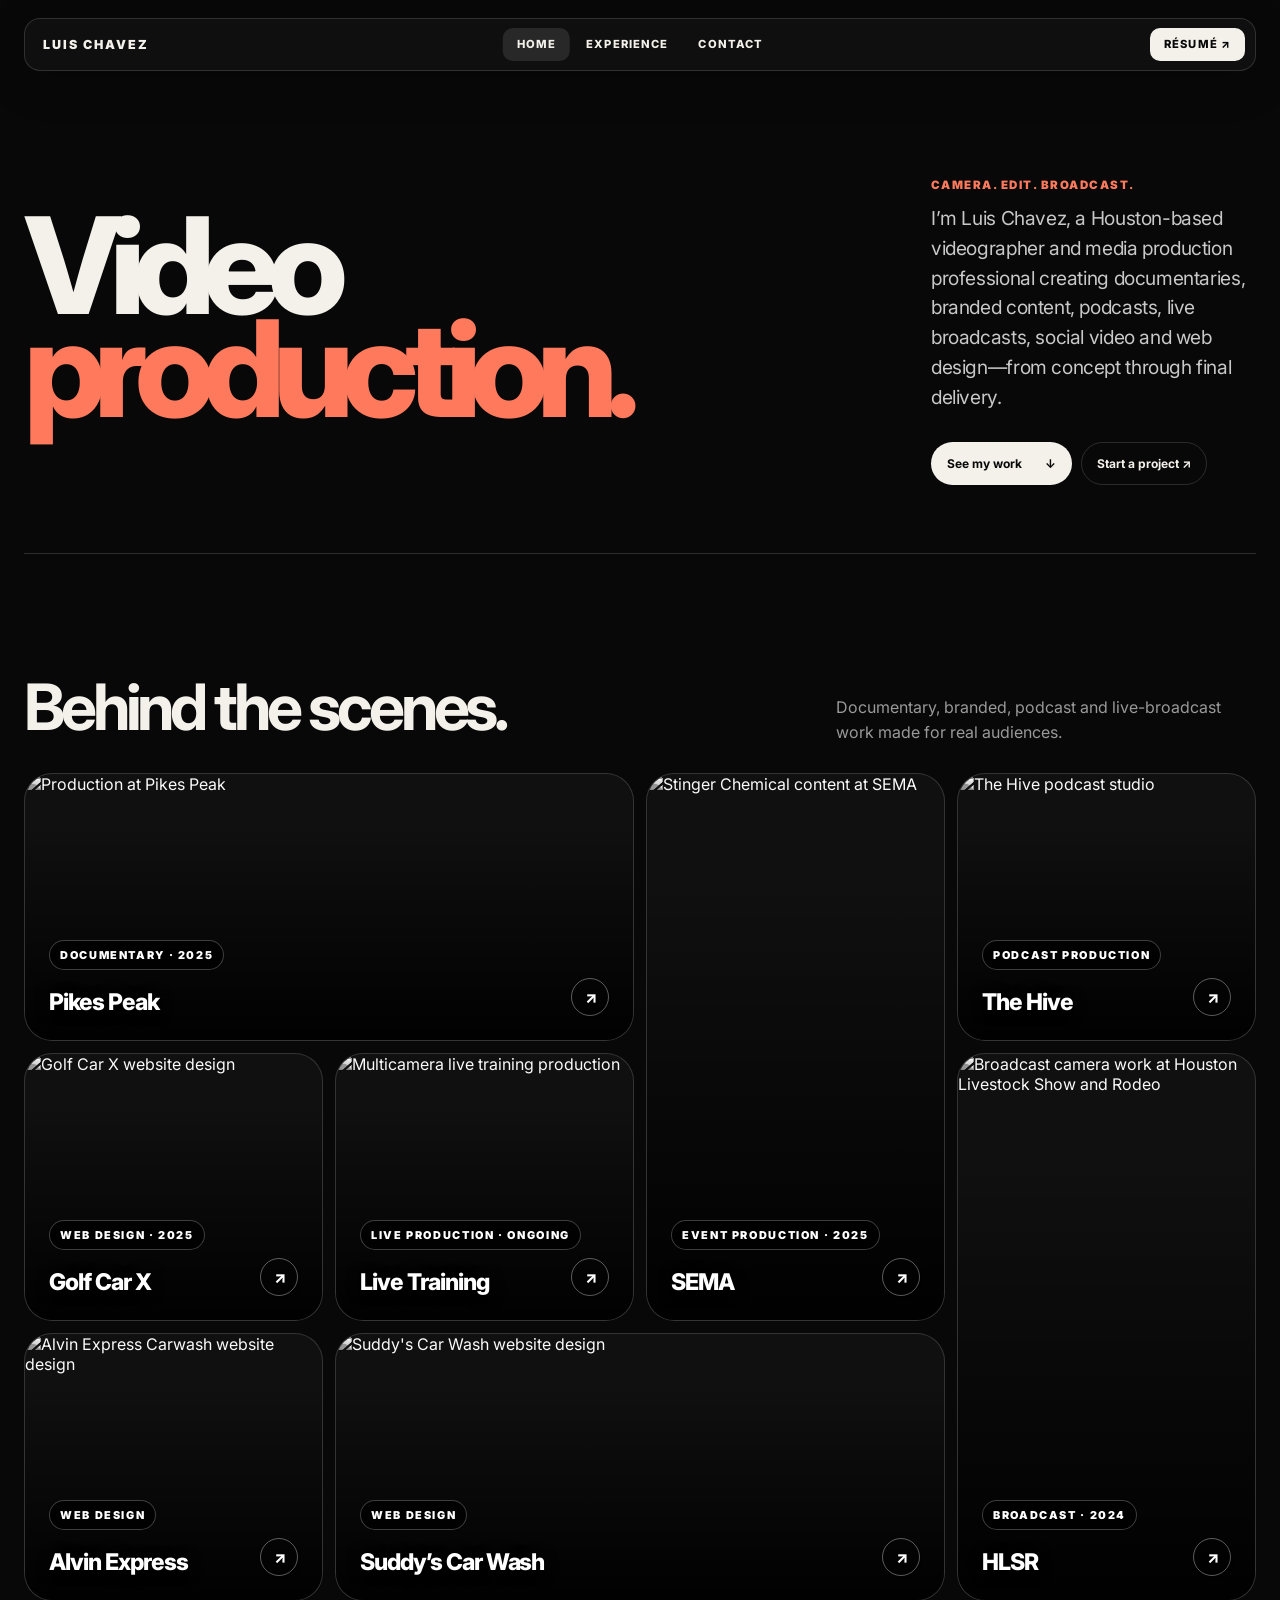
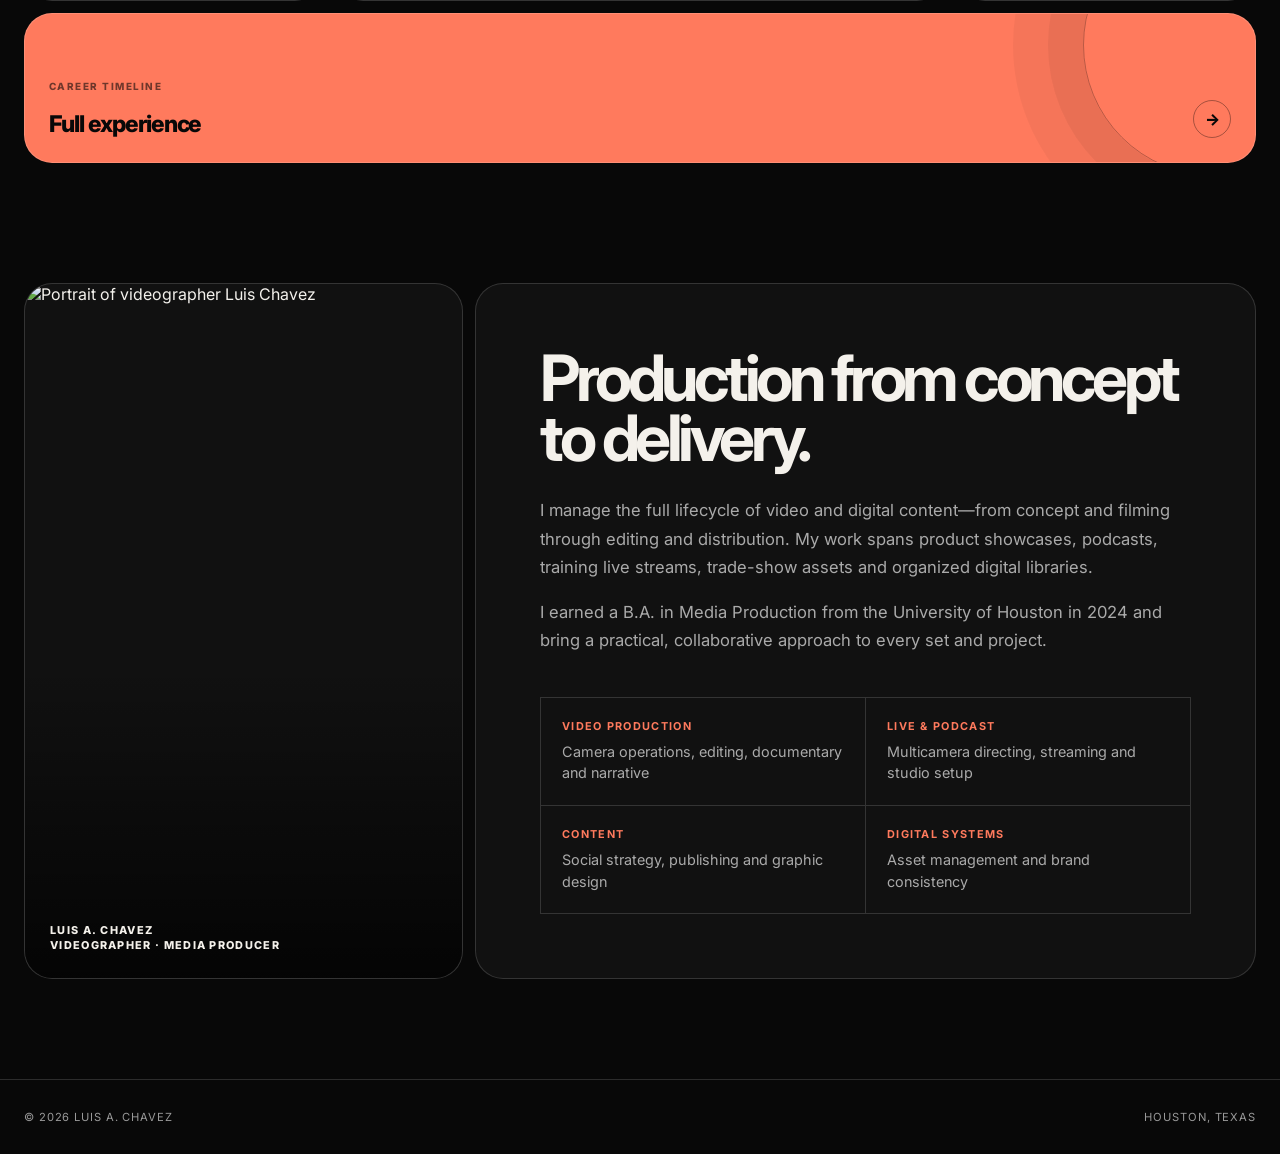
==== commit dc9d7229: "Update" ====
--- a/index.html
+++ b/index.html
@@ -1,17 +1,333 @@
-<!doctype html><html lang="en"><head><meta charset="utf-8"><meta name="viewport" content="width=device-width,initial-scale=1"><meta name="description" content="Luis Chavez is a Houston-based media production specialist focused on video, live production, podcasts and social content."><title>Luis Chavez — Media Production</title><link rel="preconnect" href="https://fonts.googleapis.com"><link rel="preconnect" href="https://fonts.gstatic.com" crossorigin><link href="https://fonts.googleapis.com/css2?family=Inter:wght@400;600;800;900&display=swap" rel="stylesheet"><link rel="stylesheet" href="styles.css"></head><body>
-<header class="site-header"><nav class="nav-shell" aria-label="Primary navigation"><a class="brand" href="index.html">Luis Chavez</a><div class="nav-links nav-center"><a class="nav-link active" href="index.html">Home</a><a class="nav-link" href="experience.html">Experience</a><button class="contact-trigger" type="button">Contact</button></div><a class="resume-link" href="assets/Luis-Chavez-Resume.pdf" target="_blank">Résumé ↗</a></nav></header>
-<main><section class="hero"><div class="hero-main"><h1>Video<br><em>production.</em></h1></div><div class="hero-side"><p class="hero-kicker">Camera. Edit. Broadcast.</p><p class="hero-copy">I’m Luis Chavez, a Houston-based videographer and media production professional creating documentaries, branded content, podcasts, live broadcasts, social video and web design—from concept through final delivery.</p><div class="hero-actions"><a href="#work">Watch my work <span>↓</span></a><button class="contact-trigger hero-contact" type="button">Start a project ↗</button></div></div></section>
-<section id="work" aria-labelledby="work-title"><div class="section-head"><h2 id="work-title">Behind the scenes.</h2><p>Documentary, branded, podcast and live-broadcast work made for real audiences.</p></div><div class="bento">
-<a class="project p1" href="assets/projects/pikes-peak/01.webp" data-gallery="pikes-peak" data-title="Pikes Peak"><img src="assets/projects/pikes-peak/08.webp" alt="Production at Pikes Peak"><div class="project-info"><span class="project-meta">Documentary · 2025</span><div class="project-title"><span>Pikes Peak</span><span>↗</span></div></div></a>
-<a class="project p2" href="assets/projects/sema/01.webp" data-gallery="sema" data-title="SEMA"><img src="assets/projects/sema/06.webp" alt="Stinger Chemical content at SEMA"><div class="project-info"><span class="project-meta">Event production · 2024–25</span><div class="project-title"><span>SEMA</span><span>↗</span></div></div></a>
-<a class="project" href="assets/projects/the-hive/01.webp" data-gallery="the-hive" data-title="The Hive Podcast"><img src="assets/projects/the-hive/04.webp" alt="The Hive podcast studio"><div class="project-info"><span class="project-meta">Podcast studio</span><div class="project-title"><span>The Hive</span><span>↗</span></div></div></a>
-<a class="project" href="assets/projects/golf-car-x/01.webp" data-gallery="golf-car-x" data-title="Golf Car X"><img src="assets/projects/golf-car-x/03.webp" alt="Golf Car X website design"><div class="project-info"><span class="project-meta">Website · Web design</span><div class="project-title"><span>Golf Car X</span><span>↗</span></div></div></a>
-<a class="project" href="assets/projects/live-training/01.webp" data-gallery="live-training" data-title="Live Training"><img src="assets/projects/live-training/04.webp" alt="Multicamera live training production"><div class="project-info"><span class="project-meta">Live production</span><div class="project-title"><span>Training Live</span><span>↗</span></div></div></a>
-<a class="project p6" href="assets/projects/hlsr/01.webp" data-gallery="hlsr" data-title="HLSR Broadcast"><img src="assets/projects/hlsr/06.webp" alt="Broadcast camera work at Houston Livestock Show and Rodeo"><div class="project-info"><span class="project-meta">Broadcast · 2024</span><div class="project-title"><span>HLSR</span><span>↗</span></div></div></a>
-<a class="project p7 type-card experience-card" href="experience.html"><div class="project-info"><span class="project-meta">Career timeline</span><div class="project-title"><span>Full experience</span><span>→</span></div></div></a>
-<a class="project" href="assets/projects/alvin-express/01.webp" data-gallery="alvin-express" data-title="Alvin Express Website"><img src="assets/projects/alvin-express/02.webp" alt="Alvin Express Carwash website design"><div class="project-info"><span class="project-meta">Website · Web design</span><div class="project-title"><span>Alvin Express</span><span>↗</span></div></div></a>
-</div></section>
-<section class="about" id="about"><div class="portrait-card"><img src="assets/headshot.webp" alt="Portrait of videographer Luis Chavez"><span class="portrait-label">Luis A. Chavez<br>Videographer · Media producer</span></div><div class="about-card"><h2>Production from concept to delivery.</h2><p>I manage the full lifecycle of video and digital content—from concept and filming through editing and distribution. My work spans product showcases, podcasts, training live streams, trade-show assets and organized digital libraries.</p><p>I earned a B.A. in Media Production from the University of Houston in 2024 and bring a practical, collaborative approach to every set and project.</p><div class="skills"><div class="skill"><strong>Video production</strong><span>Camera operations, editing, documentary and narrative</span></div><div class="skill"><strong>Live & podcast</strong><span>Multicamera directing, streaming and studio setup</span></div><div class="skill"><strong>Content</strong><span>Social strategy, publishing and graphic design</span></div><div class="skill"><strong>Digital systems</strong><span>Asset management and brand consistency</span></div></div></div></section></main>
-<footer class="site-footer"><span>© 2024 Luis A. Chavez</span><span>Houston, Texas</span></footer>
-<div class="gallery-modal" role="dialog" aria-modal="true" aria-labelledby="gallery-title" aria-hidden="true"><div class="gallery-panel"><header class="gallery-header"><div><span>Project gallery</span><h2 id="gallery-title"></h2></div><div class="gallery-header-actions"><a class="gallery-external" href="#" target="_blank" rel="noopener" hidden>Watch live streams ↗</a><button class="gallery-close" type="button" aria-label="Close project gallery">×</button></div></header><div class="gallery-series" hidden></div><p class="gallery-summary" hidden></p><div class="gallery-stage"><button class="gallery-arrow gallery-prev" type="button" aria-label="Previous photo">←</button><img class="gallery-main" src="" alt=""><div class="gallery-empty" hidden></div><button class="gallery-arrow gallery-next" type="button" aria-label="Next photo">→</button></div><div class="gallery-controls"><span class="gallery-count"></span><div class="gallery-thumbs" aria-label="Gallery thumbnails"></div></div></div></div>
-<div class="contact-modal" role="dialog" aria-modal="true" aria-labelledby="contact-title" aria-hidden="true"><div class="modal-card"><button class="modal-close" type="button" aria-label="Close contact dialog">×</button><h2 id="contact-title">Get in touch.</h2><p>Open to full-time opportunities, production collaborations and conversations about compelling visual work.</p><div class="contact-actions"><a href="mailto:luischaveza05@gmail.com">Email Luis</a><a href="tel:+17138268886">Call Luis</a><a href="https://www.linkedin.com/in/luis-chavez-1a1b941b1/" target="_blank" rel="noopener">LinkedIn ↗</a><a href="https://www.youtube.com/@lac2517" target="_blank" rel="noopener">YouTube ↗</a></div></div></div><script src="site.js"></script></body></html>
+<!doctype html>
+<html lang="en">
+
+<head>
+  <!-- ============================================
+       META / SEO
+       ============================================ -->
+  <meta charset="utf-8">
+  <meta name="viewport" content="width=device-width,initial-scale=1">
+  <meta name="description" content="Luis Chavez is a Houston-based media production specialist focused on video, live production, podcasts and social content.">
+  <title>Luis Chavez — Media Production</title>
+
+  <!-- ============================================
+       FONTS (Google Fonts: Inter)
+       ============================================ -->
+  <link rel="preconnect" href="https://fonts.googleapis.com">
+  <link rel="preconnect" href="https://fonts.gstatic.com" crossorigin>
+  <link href="https://fonts.googleapis.com/css2?family=Inter:wght@400;600;800;900&display=swap" rel="stylesheet">
+
+  <!-- ============================================
+       STYLESHEET
+       ============================================ -->
+  <link rel="stylesheet" href="styles.css">
+</head>
+
+<body>
+
+  <!-- ============================================
+       SITE HEADER / NAVIGATION
+       ============================================ -->
+  <header class="site-header">
+    <nav class="nav-shell" aria-label="Primary navigation">
+
+      <!-- Brand / logo -->
+      <a class="brand" href="index.html">Luis Chavez</a>
+
+      <!-- Center nav links -->
+      <div class="nav-links nav-center">
+        <a class="nav-link active" href="index.html">Home</a>
+        <a class="nav-link" href="experience.html">Experience</a>
+        <button class="contact-trigger" type="button">Contact</button>
+      </div>
+
+      <!-- Résumé button -->
+      <a class="resume-link" href="assets/Luis-Chavez-Resume.pdf" target="_blank">Résumé ↗</a>
+
+    </nav>
+  </header>
+
+
+  <main>
+
+    <!-- ============================================
+         HERO SECTION
+         ============================================ -->
+    <section class="hero">
+
+      <!-- Big headline -->
+      <div class="hero-main">
+        <h1>Video<br><em>production.</em></h1>
+      </div>
+
+      <!-- Intro text + buttons -->
+      <div class="hero-side">
+        <p class="hero-kicker">Camera. Edit. Broadcast.</p>
+
+        <p class="hero-copy">
+          I’m Luis Chavez, a Houston-based videographer and media production professional creating
+          documentaries, branded content, podcasts, live broadcasts, social video and web design—from
+          concept through final delivery.
+        </p>
+
+        <div class="hero-actions">
+          <a href="#work">See my work <span>↓</span></a>
+          <button class="contact-trigger hero-contact" type="button">Start a project ↗</button>
+        </div>
+      </div>
+
+    </section>
+
+
+    <!-- ============================================
+         WORK / PROJECT GRID (BENTO LAYOUT)
+         ============================================ -->
+    <section id="work" aria-labelledby="work-title">
+
+      <!-- Section heading -->
+      <div class="section-head">
+        <h2 id="work-title">Behind the scenes.</h2>
+        <p>Documentary, branded, podcast and live-broadcast work made for real audiences.</p>
+      </div>
+
+      <div class="bento">
+
+        <!-- Project 1: Pikes Peak (wide card) -->
+        <a class="project p1" href="assets/projects/pikes-peak/01.webp" data-gallery="pikes-peak" data-title="Pikes Peak">
+          <img src="assets/projects/pikes-peak/08.webp" alt="Production at Pikes Peak">
+          <div class="project-info">
+            <span class="project-meta">Documentary · 2025</span>
+            <div class="project-title">
+              <span>Pikes Peak</span>
+              <span>↗</span>
+            </div>
+          </div>
+        </a>
+
+        <!-- Project 2: SEMA (tall card) -->
+        <a class="project p2" href="assets/projects/sema/01.webp" data-gallery="sema" data-title="SEMA">
+          <img src="assets/projects/sema/06.webp" alt="Stinger Chemical content at SEMA">
+          <div class="project-info">
+            <span class="project-meta">Event production · 2025</span>
+            <div class="project-title">
+              <span>SEMA</span>
+              <span>↗</span>
+            </div>
+          </div>
+        </a>
+
+        <!-- Project 3: The Hive Podcast -->
+        <a class="project" href="assets/projects/the-hive/01.webp" data-gallery="the-hive" data-title="The Hive Podcast">
+          <img src="assets/projects/the-hive/04.webp" alt="The Hive podcast studio">
+          <div class="project-info">
+            <span class="project-meta">Podcast production</span>
+            <div class="project-title">
+              <span>The Hive</span>
+              <span>↗</span>
+            </div>
+          </div>
+        </a>
+
+        <!-- Project 4: Golf Car X -->
+        <a class="project" href="assets/projects/golf-car-x/01.webp" data-gallery="golf-car-x" data-title="Golf Car X">
+          <img src="assets/projects/golf-car-x/03.webp" alt="Golf Car X website design">
+          <div class="project-info">
+            <span class="project-meta">Web design · 2025</span>
+            <div class="project-title">
+              <span>Golf Car X</span>
+              <span>↗</span>
+            </div>
+          </div>
+        </a>
+
+        <!-- Project 5: Live Training -->
+        <a class="project" href="assets/projects/live-training/01.webp" data-gallery="live-training" data-title="Live Training">
+          <img src="assets/projects/live-training/04.webp" alt="Multicamera live training production">
+          <div class="project-info">
+            <span class="project-meta">Live production · Ongoing</span>
+            <div class="project-title">
+              <span>Live Training</span>
+              <span>↗</span>
+            </div>
+          </div>
+        </a>
+
+        <!-- Project 6: HLSR Broadcast (tall card) -->
+        <a class="project p6" href="assets/projects/hlsr/01.webp" data-gallery="hlsr" data-title="HLSR Broadcast">
+          <img src="assets/projects/hlsr/06.webp" alt="Broadcast camera work at Houston Livestock Show and Rodeo">
+          <div class="project-info">
+            <span class="project-meta">Broadcast · 2024</span>
+            <div class="project-title">
+              <span>HLSR</span>
+              <span>↗</span>
+            </div>
+          </div>
+        </a>
+
+        <!-- Project 7: Alvin Express website -->
+        <a class="project" href="assets/projects/alvin-express/01.webp" data-gallery="alvin-express" data-title="Alvin Express Website">
+          <img src="assets/projects/alvin-express/02.webp" alt="Alvin Express Carwash website design">
+          <div class="project-info">
+            <span class="project-meta">Web design</span>
+            <div class="project-title">
+              <span>Alvin Express</span>
+              <span>↗</span>
+            </div>
+          </div>
+        </a>
+
+        <!-- Project 8: Suddy's Car Wash (wide card) -->
+        <a class="project p8" href="assets/projects/suddys-carwash/01.webp" data-gallery="suddys-carwash" data-title="Suddy's Car Wash">
+          <img src="assets/projects/suddys-carwash/01.webp" alt="Suddy's Car Wash website design">
+          <div class="project-info">
+            <span class="project-meta">Web design</span>
+            <div class="project-title">
+              <span>Suddy’s Car Wash</span>
+              <span>↗</span>
+            </div>
+          </div>
+        </a>
+
+        <!-- Link card: Full experience (pink, full-width) -->
+        <a class="project p7 type-card experience-card" href="experience.html">
+          <div class="project-info">
+            <span class="project-meta">Career timeline</span>
+            <div class="project-title">
+              <span>Full experience</span>
+              <span>→</span>
+            </div>
+          </div>
+        </a>
+
+      </div>
+    </section>
+
+
+    <!-- ============================================
+         ABOUT SECTION
+         ============================================ -->
+    <section class="about" id="about">
+
+      <!-- Portrait card (left) -->
+      <div class="portrait-card">
+        <img src="assets/headshot.webp" alt="Portrait of videographer Luis Chavez">
+        <span class="portrait-label">Luis A. Chavez<br>Videographer · Media producer</span>
+      </div>
+
+      <!-- About text card (right) -->
+      <div class="about-card">
+        <h2>Production from concept to delivery.</h2>
+
+        <p>
+          I manage the full lifecycle of video and digital content—from concept and filming through
+          editing and distribution. My work spans product showcases, podcasts, training live streams,
+          trade-show assets and organized digital libraries.
+        </p>
+
+        <p>
+          I earned a B.A. in Media Production from the University of Houston in 2024 and bring a
+          practical, collaborative approach to every set and project.
+        </p>
+
+        <!-- Skills grid -->
+        <div class="skills">
+          <div class="skill">
+            <strong>Video production</strong>
+            <span>Camera operations, editing, documentary and narrative</span>
+          </div>
+          <div class="skill">
+            <strong>Live &amp; podcast</strong>
+            <span>Multicamera directing, streaming and studio setup</span>
+          </div>
+          <div class="skill">
+            <strong>Content</strong>
+            <span>Social strategy, publishing and graphic design</span>
+          </div>
+          <div class="skill">
+            <strong>Digital systems</strong>
+            <span>Asset management and brand consistency</span>
+          </div>
+        </div>
+      </div>
+
+    </section>
+
+  </main>
+
+
+  <!-- ============================================
+       SITE FOOTER
+       ============================================ -->
+  <footer class="site-footer">
+    <span>© 2026 Luis A. Chavez</span>
+    <span>Houston, Texas</span>
+  </footer>
+
+
+  <!-- ============================================
+       PROJECT GALLERY MODAL (opened by site.js)
+       ============================================ -->
+  <div class="gallery-modal" role="dialog" aria-modal="true" aria-labelledby="gallery-title" aria-hidden="true">
+    <div class="gallery-panel">
+
+      <!-- Gallery header: title + close button -->
+      <header class="gallery-header">
+        <div>
+          <span>Project gallery</span>
+          <h2 id="gallery-title"></h2>
+        </div>
+        <div class="gallery-header-actions">
+          <a class="gallery-external" href="#" target="_blank" rel="noopener" hidden>Watch live streams ↗</a>
+          <button class="gallery-close" type="button" aria-label="Close project gallery">×</button>
+        </div>
+      </header>
+
+      <!-- Optional series tabs and summary (filled by JS) -->
+      <div class="gallery-series" hidden></div>
+      <p class="gallery-summary" hidden></p>
+
+      <!-- Main image + prev/next arrows -->
+      <div class="gallery-stage">
+        <button class="gallery-arrow gallery-prev" type="button" aria-label="Previous photo">←</button>
+        <img class="gallery-main" src="" alt="">
+        <div class="gallery-empty" hidden></div>
+        <button class="gallery-arrow gallery-next" type="button" aria-label="Next photo">→</button>
+      </div>
+
+      <!-- Photo counter + thumbnails -->
+      <div class="gallery-controls">
+        <span class="gallery-count"></span>
+        <div class="gallery-thumbs" aria-label="Gallery thumbnails"></div>
+      </div>
+
+    </div>
+  </div>
+
+
+  <!-- ============================================
+       CONTACT MODAL (opened by "Contact" buttons)
+       ============================================ -->
+  <div class="contact-modal" role="dialog" aria-modal="true" aria-labelledby="contact-title" aria-hidden="true">
+    <div class="modal-card">
+      <button class="modal-close" type="button" aria-label="Close contact dialog">×</button>
+
+      <h2 id="contact-title">Get in touch.</h2>
+      <p>Open to full-time opportunities, production collaborations and conversations about compelling visual work.</p>
+
+      <div class="contact-actions">
+        <a href="mailto:luischaveza05@gmail.com">Email Luis</a>
+        <a href="tel:+17138268886">Call Luis</a>
+        <a href="https://www.linkedin.com/in/luis-chavez-1a1b941b1/" target="_blank" rel="noopener">LinkedIn ↗</a>
+        <a href="https://www.youtube.com/@lac2517" target="_blank" rel="noopener">YouTube ↗</a>
+      </div>
+    </div>
+  </div>
+
+
+  <!-- ============================================
+       JAVASCRIPT
+       ============================================ -->
+  <script src="site.js"></script>
+
+</body>
+</html>
--- a/styles.css
+++ b/styles.css
@@ -1 +1,902 @@
-:root{--ink:#080808;--surface:#111;--paper:#f4f1eb;--pink:#ff5d73;--muted:#999;--line:rgba(255,255,255,.15);--radius:28px}*{box-sizing:border-box}html{scroll-behavior:smooth}body{margin:0;background:var(--ink);color:var(--paper);font-family:Inter,"Helvetica Neue",Arial,sans-serif;font-synthesis:none}body.modal-open{overflow:hidden}a{color:inherit}button,a{touch-action:manipulation}.site-header{position:fixed;top:0;left:0;right:0;z-index:50;padding:18px 24px}.nav-shell{max-width:1440px;margin:auto;display:flex;align-items:center;justify-content:space-between;gap:24px;padding:9px 10px 9px 18px;background:rgba(18,18,18,.72);border:1px solid rgba(255,255,255,.14);border-radius:16px;box-shadow:0 12px 40px rgba(0,0,0,.22);backdrop-filter:blur(22px) saturate(150%)}.brand{text-decoration:none;font-size:.78rem;font-weight:900;letter-spacing:.16em;text-transform:uppercase}.brand:before{content:"●";margin-right:9px;color:var(--pink)}.nav-links{display:flex;align-items:center;gap:2px}.nav-link,.contact-trigger,.resume-link{border:0;background:transparent;color:var(--paper);padding:11px 14px;border-radius:10px;text-decoration:none;font:800 .7rem/1 Inter,sans-serif;letter-spacing:.1em;text-transform:uppercase;cursor:pointer;transition:background .2s,color .2s}.nav-link:hover,.contact-trigger:hover,.nav-link.active{background:rgba(255,255,255,.1)}.resume-link{background:var(--paper);color:var(--ink)}.resume-link:hover{background:var(--pink)}main{max-width:1440px;margin:auto;padding:0 24px 100px}.hero{min-height:92vh;display:grid;grid-template-columns:1.45fr .55fr;gap:50px;align-items:end;padding:150px 0 80px;border-bottom:1px solid var(--line)}.eyebrow{margin:0 0 22px;font-size:.7rem;font-weight:800;letter-spacing:.16em;text-transform:uppercase;color:var(--muted)}.status-dot{display:inline-block;width:7px;height:7px;margin-right:9px;border-radius:50%;background:#71e693;box-shadow:0 0 0 5px rgba(113,230,147,.12)}h1{margin:0;font-size:clamp(5rem,10.5vw,10.5rem);font-weight:800;line-height:.77;letter-spacing:-.09em}h1 em{color:var(--pink);font-style:normal}.hero-side{padding-bottom:12px}.hero-kicker{margin:0 0 12px;font-size:.72rem;font-weight:900;letter-spacing:.13em;text-transform:uppercase;color:var(--pink)}.hero-copy{max-width:440px;margin:0;font-size:clamp(1.05rem,1.5vw,1.3rem);line-height:1.55;color:#c8c8c8;letter-spacing:-.02em}.hero-actions{display:flex;flex-wrap:wrap;gap:9px;margin-top:30px}.hero-actions a,.hero-contact{padding:13px 15px;border:1px solid var(--line);border-radius:999px;background:transparent;color:var(--paper);font:700 .75rem Inter;text-decoration:none;text-transform:none;letter-spacing:0}.hero-actions a{background:var(--paper);color:var(--ink)}.hero-actions span{margin-left:20px}.section-head{display:flex;justify-content:space-between;align-items:end;gap:24px;padding:110px 0 28px}.section-head h2{margin:4px 0 0;font-size:clamp(2.6rem,5vw,5.2rem);letter-spacing:-.065em}.section-head p{max-width:420px;margin:0;color:var(--muted);line-height:1.55}.section-number{font:700 .65rem Inter;letter-spacing:.14em;text-transform:uppercase;color:var(--pink)}.bento{display:grid;grid-template-columns:repeat(4,1fr);grid-template-rows:repeat(3,minmax(200px,1fr));gap:12px;min-height:810px}.project{position:relative;overflow:hidden;display:flex;align-items:flex-end;border:1px solid var(--line);border-radius:var(--radius);text-decoration:none;background:var(--surface);isolation:isolate;transform:translateZ(0)}.project img{position:absolute;inset:0;width:100%;height:100%;object-fit:cover;filter:saturate(.8) contrast(1.04);transition:transform .7s cubic-bezier(.16,1,.3,1),filter .4s}.project:after{content:"";position:absolute;inset:0;z-index:-1;background:linear-gradient(180deg,rgba(0,0,0,.03) 20%,rgba(0,0,0,.9) 100%);transition:background .4s}.project:hover img{transform:scale(1.055);filter:saturate(1.05) contrast(1.02)}.project:hover:after{background:linear-gradient(180deg,rgba(0,0,0,0) 10%,rgba(0,0,0,.82) 100%)}.project-info{position:relative;width:100%;padding:24px;color:white}.project-meta{display:block;margin-bottom:8px;font-size:.62rem;font-weight:800;letter-spacing:.15em;text-transform:uppercase;color:#efb9c1}.project-title{display:flex;align-items:end;justify-content:space-between;gap:10px;font-size:clamp(1.2rem,1.8vw,1.8rem);font-weight:800;letter-spacing:-.045em}.project-title span:last-child{display:grid;place-items:center;width:38px;height:38px;flex:0 0 38px;border:1px solid rgba(255,255,255,.35);border-radius:50%;font-size:1rem;transition:transform .25s,background .25s,color .25s}.project:hover .project-title span:last-child{transform:rotate(45deg);background:var(--paper);color:var(--ink)}.p1{grid-column:span 2}.p2{grid-row:span 2}.p6{grid-row:span 2}.p7{grid-column:span 2}.type-card{background:var(--pink);color:var(--ink)}.type-card:before{content:"";position:absolute;width:260px;height:260px;right:-90px;top:-100px;border:1px solid rgba(0,0,0,.28);border-radius:50%;box-shadow:0 0 0 35px rgba(0,0,0,.05),0 0 0 70px rgba(0,0,0,.04)}.type-card:after{display:none}.type-card .project-info,.type-card .project-meta{color:var(--ink)}.type-card .project-meta{opacity:.58}.type-card .project-title span:last-child{border-color:rgba(0,0,0,.35)}.type-card:hover .project-title span:last-child{background:var(--ink);color:var(--paper)}.about{display:grid;grid-template-columns:.72fr 1.28fr;gap:12px;margin-top:120px}.portrait-card,.about-card{position:relative;border:1px solid var(--line);border-radius:var(--radius);overflow:hidden;background:var(--surface)}.portrait-card{min-height:620px}.portrait-card:after{content:"";position:absolute;inset:0;background:linear-gradient(180deg,transparent 55%,rgba(0,0,0,.75))}.portrait-card img{width:100%;height:100%;display:block;object-fit:cover;object-position:center top;filter:grayscale(20%)}.portrait-label{position:absolute;left:25px;bottom:24px;z-index:2;font-size:.68rem;font-weight:800;line-height:1.45;letter-spacing:.12em;text-transform:uppercase}.about-card{padding:clamp(32px,5vw,72px)}.about-card .eyebrow{margin-top:40px}.about-card h2{max-width:780px;margin:0 0 28px;font-size:clamp(2.8rem,5vw,5.4rem);line-height:.94;letter-spacing:-.07em}.about-card>p{margin:0 0 17px;max-width:760px;color:#aaa;font-size:1.04rem;line-height:1.7}.skills{display:grid;grid-template-columns:repeat(2,1fr);gap:0;margin-top:42px;border-top:1px solid var(--line);border-left:1px solid var(--line)}.skill{padding:21px;border-right:1px solid var(--line);border-bottom:1px solid var(--line)}.skill strong{display:block;margin-bottom:8px;font-size:.68rem;letter-spacing:.12em;text-transform:uppercase;color:var(--pink)}.skill span{color:#aaa;line-height:1.5;font-size:.9rem}.experience-hero{min-height:58vh;display:flex;flex-direction:column;justify-content:end;padding:150px 0 70px;border-bottom:1px solid var(--line)}.experience-list{display:grid;gap:0}.role{display:grid;grid-template-columns:.55fr 1.45fr;gap:32px;padding:44px 0;border-bottom:1px solid var(--line);background:transparent}.role-company{font-size:.69rem;font-weight:900;letter-spacing:.13em;text-transform:uppercase;color:var(--pink)}.role-date{display:block;margin-top:10px;color:var(--muted);font-size:.78rem}.role h2{margin:0 0 14px;font-size:clamp(1.7rem,3vw,3rem);letter-spacing:-.05em}.role p{max-width:800px;margin:0;color:#aaa;line-height:1.65}.contact-modal{position:fixed;inset:0;z-index:100;display:none;place-items:center;padding:24px;background:rgba(0,0,0,.72);backdrop-filter:blur(14px)}.contact-modal.open{display:grid}.modal-card{position:relative;width:min(720px,100%);padding:clamp(36px,6vw,74px);border:1px solid rgba(0,0,0,.35);border-radius:32px;background:var(--pink);color:var(--ink);box-shadow:0 40px 100px rgba(0,0,0,.5)}.modal-close{position:absolute;top:20px;right:20px;width:44px;height:44px;border:1px solid rgba(0,0,0,.4);border-radius:50%;background:transparent;font-size:1.4rem;cursor:pointer}.modal-card .eyebrow{color:var(--ink);opacity:.55}.modal-card h2{margin:0 0 20px;font-size:clamp(3.5rem,8vw,7rem);line-height:.8;letter-spacing:-.08em}.modal-card p{max-width:500px;line-height:1.55}.contact-actions{display:flex;flex-wrap:wrap;gap:9px;margin-top:32px}.contact-actions a{padding:13px 16px;border:1px solid rgba(0,0,0,.45);border-radius:999px;background:transparent;font-weight:800;text-decoration:none}.contact-actions a:first-child{background:var(--ink);color:var(--paper)}.site-footer{max-width:1440px;margin:auto;padding:30px 24px;border-top:1px solid var(--line);display:flex;justify-content:space-between;color:var(--muted);font-size:.7rem;letter-spacing:.08em;text-transform:uppercase}@media(max-width:820px){.site-header{padding:12px}.nav-shell{padding-left:14px}.brand{font-size:.68rem}.nav-link{display:none}.nav-links{gap:2px}.contact-trigger,.resume-link{padding:10px 9px;font-size:.62rem}main{padding:0 14px 70px}.hero{min-height:90vh;grid-template-columns:1fr;gap:35px;padding:130px 0 55px}.hero-side{max-width:620px}.section-head{align-items:start;flex-direction:column;padding-top:80px}.bento{grid-template-columns:repeat(2,1fr);grid-template-rows:none;min-height:0}.project,.p1,.p2,.p6,.p7{grid-column:auto;grid-row:auto;min-height:260px}.p1,.p7{grid-column:span 2}.about{grid-template-columns:1fr;margin-top:80px}.portrait-card{min-height:500px}.role{grid-template-columns:1fr;gap:18px}.site-footer{padding:22px 14px}}@media(max-width:520px){h1{font-size:4.2rem}.hero-actions{align-items:flex-start;flex-direction:column}.bento{grid-template-columns:1fr}.project,.p1,.p7{grid-column:auto;min-height:330px}.project-title{font-size:1.45rem}.skills{grid-template-columns:1fr}.portrait-card{min-height:430px}.site-footer{gap:14px;flex-direction:column}}
+/* ==========================================================================
+   LUIS CHAVEZ — PORTFOLIO STYLESHEET
+   --------------------------------------------------------------------------
+   TABLE OF CONTENTS
+   01. Variables & Reset
+   02. Base Elements
+   03. Header / Navigation
+   04. Page Container
+   05. Hero
+   06. Section Headings
+   07. Project Grid (Bento)
+   08. About Section
+   09. Experience Page
+   10. Contact Modal
+   11. Footer
+   12. Responsive: Tablet (max 820px)
+   13. Responsive: Mobile (max 520px)
+   ========================================================================== */
+
+
+/* ==========================================================================
+   01. VARIABLES & RESET
+   ========================================================================== */
+
+:root {
+  --ink: #080808;                    /* page background */
+  --surface: #111;                   /* card background */
+  --paper: #f4f1eb;                  /* main text color */
+  --pink: #ff5d73;                   /* accent color */
+  --muted: #999;                     /* secondary text */
+  --line: rgba(255, 255, 255, .15);  /* borders / dividers */
+  --radius: 28px;                    /* card corner radius */
+}
+
+* {
+  box-sizing: border-box;
+}
+
+
+/* ==========================================================================
+   02. BASE ELEMENTS
+   ========================================================================== */
+
+html {
+  scroll-behavior: smooth;
+}
+
+body {
+  margin: 0;
+  background: var(--ink);
+  color: var(--paper);
+  font-family: Inter, "Helvetica Neue", Arial, sans-serif;
+  font-synthesis: none;
+}
+
+/* Locks page scroll while a modal is open */
+body.modal-open {
+  overflow: hidden;
+}
+
+a {
+  color: inherit;
+}
+
+button,
+a {
+  touch-action: manipulation;
+}
+
+
+/* ==========================================================================
+   03. HEADER / NAVIGATION
+   ========================================================================== */
+
+/* Fixed bar pinned to the top of the page */
+.site-header {
+  position: fixed;
+  top: 0;
+  left: 0;
+  right: 0;
+  z-index: 50;
+  padding: 18px 24px;
+}
+
+/* Floating glass-effect nav pill */
+.nav-shell {
+  max-width: 1440px;
+  margin: auto;
+  display: flex;
+  align-items: center;
+  justify-content: space-between;
+  gap: 24px;
+  padding: 9px 10px 9px 18px;
+  background: rgba(18, 18, 18, .72);
+  border: 1px solid rgba(255, 255, 255, .14);
+  border-radius: 16px;
+  box-shadow: 0 12px 40px rgba(0, 0, 0, .22);
+  backdrop-filter: blur(22px) saturate(150%);
+}
+
+/* Name / logo on the left */
+.brand {
+  text-decoration: none;
+  font-size: .78rem;
+  font-weight: 900;
+  letter-spacing: .16em;
+  text-transform: uppercase;
+}
+
+/* Pink dot before the name */
+.brand:before {
+  content: "●";
+  margin-right: 9px;
+  color: var(--pink);
+}
+
+/* Center link group */
+.nav-links {
+  display: flex;
+  align-items: center;
+  gap: 2px;
+}
+
+/* Shared style for nav links, Contact button, and Résumé button */
+.nav-link,
+.contact-trigger,
+.resume-link {
+  border: 0;
+  background: transparent;
+  color: var(--paper);
+  padding: 11px 14px;
+  border-radius: 10px;
+  text-decoration: none;
+  font: 800 .7rem/1 Inter, sans-serif;
+  letter-spacing: .1em;
+  text-transform: uppercase;
+  cursor: pointer;
+  transition: background .2s, color .2s;
+}
+
+/* Hover + current page highlight */
+.nav-link:hover,
+.contact-trigger:hover,
+.nav-link.active {
+  background: rgba(255, 255, 255, .1);
+}
+
+/* Résumé button (light pill) */
+.resume-link {
+  background: var(--paper);
+  color: var(--ink);
+}
+
+.resume-link:hover {
+  background: var(--pink);
+}
+
+
+/* ==========================================================================
+   04. PAGE CONTAINER
+   ========================================================================== */
+
+main {
+  max-width: 1440px;
+  margin: auto;
+  padding: 0 24px 100px;
+}
+
+
+/* ==========================================================================
+   05. HERO (home page top section)
+   ========================================================================== */
+
+.hero {
+  min-height: 92vh;
+  display: grid;
+  grid-template-columns: 1.45fr .55fr;
+  gap: 50px;
+  align-items: end;
+  padding: 150px 0 80px;
+  border-bottom: 1px solid var(--line);
+}
+
+/* Small uppercase label (shared; used in cards/modals) */
+.eyebrow {
+  margin: 0 0 22px;
+  font-size: .7rem;
+  font-weight: 800;
+  letter-spacing: .16em;
+  text-transform: uppercase;
+  color: var(--muted);
+}
+
+/* Green "available" dot */
+.status-dot {
+  display: inline-block;
+  width: 7px;
+  height: 7px;
+  margin-right: 9px;
+  border-radius: 50%;
+  background: #71e693;
+  box-shadow: 0 0 0 5px rgba(113, 230, 147, .12);
+}
+
+/* Giant headline */
+h1 {
+  margin: 0;
+  font-size: clamp(5rem, 10.5vw, 10.5rem);
+  font-weight: 800;
+  line-height: .77;
+  letter-spacing: -.09em;
+}
+
+/* Pink emphasized word in headline */
+h1 em {
+  color: var(--pink);
+  font-style: normal;
+}
+
+/* Right-hand column (kicker, copy, buttons) */
+.hero-side {
+  padding-bottom: 12px;
+}
+
+.hero-kicker {
+  margin: 0 0 12px;
+  font-size: .72rem;
+  font-weight: 900;
+  letter-spacing: .13em;
+  text-transform: uppercase;
+  color: var(--pink);
+}
+
+.hero-copy {
+  max-width: 440px;
+  margin: 0;
+  font-size: clamp(1.05rem, 1.5vw, 1.3rem);
+  line-height: 1.55;
+  color: #c8c8c8;
+  letter-spacing: -.02em;
+}
+
+/* Button row under hero text */
+.hero-actions {
+  display: flex;
+  flex-wrap: wrap;
+  gap: 9px;
+  margin-top: 30px;
+}
+
+/* Both hero buttons share the outlined pill look */
+.hero-actions a,
+.hero-contact {
+  padding: 13px 15px;
+  border: 1px solid var(--line);
+  border-radius: 999px;
+  background: transparent;
+  color: var(--paper);
+  font: 700 .75rem Inter;
+  text-decoration: none;
+  text-transform: none;
+  letter-spacing: 0;
+}
+
+/* "See my work" is the filled (light) button */
+.hero-actions a {
+  background: var(--paper);
+  color: var(--ink);
+}
+
+.hero-actions span {
+  margin-left: 20px;
+}
+
+
+/* ==========================================================================
+   06. SECTION HEADINGS
+   ========================================================================== */
+
+.section-head {
+  display: flex;
+  justify-content: space-between;
+  align-items: end;
+  gap: 24px;
+  padding: 110px 0 28px;
+}
+
+.section-head h2 {
+  margin: 4px 0 0;
+  font-size: clamp(2.6rem, 5vw, 5.2rem);
+  letter-spacing: -.065em;
+}
+
+.section-head p {
+  max-width: 420px;
+  margin: 0;
+  color: var(--muted);
+  line-height: 1.55;
+}
+
+.section-number {
+  font: 700 .65rem Inter;
+  letter-spacing: .14em;
+  text-transform: uppercase;
+  color: var(--pink);
+}
+
+
+/* ==========================================================================
+   07. PROJECT GRID (BENTO)
+   ========================================================================== */
+
+/* 4-column grid: 3 flexible rows + 1 short row for the "Full experience" card */
+.bento {
+  display: grid;
+  grid-template-columns: repeat(4, 1fr);
+  grid-template-rows: repeat(3, minmax(200px, 1fr)) 150px;
+  gap: 12px;
+  min-height: 990px;
+}
+
+/* Single project card */
+.project {
+  position: relative;
+  overflow: hidden;
+  display: flex;
+  align-items: flex-end;
+  border: 1px solid var(--line);
+  border-radius: var(--radius);
+  text-decoration: none;
+  background: var(--surface);
+  isolation: isolate;
+  transform: translateZ(0);
+}
+
+/* Card background photo */
+.project img {
+  position: absolute;
+  inset: 0;
+  width: 100%;
+  height: 100%;
+  object-fit: cover;
+  filter: saturate(.8) contrast(1.04);
+  transition: transform .7s cubic-bezier(.16, 1, .3, 1), filter .4s;
+}
+
+/* Dark gradient overlay so text is readable */
+.project:after {
+  content: "";
+  position: absolute;
+  inset: 0;
+  z-index: -1;
+  background: linear-gradient(180deg, rgba(0, 0, 0, .03) 20%, rgba(0, 0, 0, .9) 100%);
+  transition: background .4s;
+}
+
+/* Hover: zoom image + lighten overlay */
+.project:hover img {
+  transform: scale(1.055);
+  filter: saturate(1.05) contrast(1.02);
+}
+
+.project:hover:after {
+  background: linear-gradient(180deg, rgba(0, 0, 0, 0) 10%, rgba(0, 0, 0, .82) 100%);
+}
+
+/* Text block at bottom of card */
+.project-info {
+  position: relative;
+  width: 100%;
+  padding: 24px;
+  color: white;
+}
+
+/* Small category label (e.g. "Documentary · 2025") */
+.project-meta {
+  display: block;
+  margin-bottom: 8px;
+  font-size: .62rem;
+  font-weight: 800;
+  letter-spacing: .15em;
+  text-transform: uppercase;
+  color: #efb9c1;
+}
+
+/* Project name + arrow row */
+.project-title {
+  display: flex;
+  align-items: end;
+  justify-content: space-between;
+  gap: 10px;
+  font-size: clamp(1.2rem, 1.8vw, 1.8rem);
+  font-weight: 800;
+  letter-spacing: -.045em;
+}
+
+/* Circular arrow badge */
+.project-title span:last-child {
+  display: grid;
+  place-items: center;
+  width: 38px;
+  height: 38px;
+  flex: 0 0 38px;
+  border: 1px solid rgba(255, 255, 255, .35);
+  border-radius: 50%;
+  font-size: 1rem;
+  transition: transform .25s, background .25s, color .25s;
+}
+
+.project:hover .project-title span:last-child {
+  transform: rotate(45deg);
+  background: var(--paper);
+  color: var(--ink);
+}
+
+/* --- Card size modifiers --- */
+.p1 { grid-column: span 2; }   /* Pikes Peak: 2 columns wide */
+.p2 { grid-row: span 2; }      /* SEMA: 2 rows tall */
+.p6 { grid-row: span 2; }      /* HLSR: 2 rows tall */
+.p7 { grid-column: 1 / -1; }   /* Full experience: full width */
+.p8 { grid-column: span 2; }   /* Suddy's: 2 columns wide */
+
+/* --- Pink "Full experience" link card --- */
+.type-card {
+  background: var(--pink);
+  color: var(--ink);
+}
+
+/* Decorative concentric circles */
+.type-card:before {
+  content: "";
+  position: absolute;
+  width: 260px;
+  height: 260px;
+  right: -90px;
+  top: -100px;
+  border: 1px solid rgba(0, 0, 0, .28);
+  border-radius: 50%;
+  box-shadow:
+    0 0 0 35px rgba(0, 0, 0, .05),
+    0 0 0 70px rgba(0, 0, 0, .04);
+}
+
+/* No dark overlay on the pink card */
+.type-card:after {
+  display: none;
+}
+
+.type-card .project-info,
+.type-card .project-meta {
+  color: var(--ink);
+}
+
+.type-card .project-meta {
+  opacity: .58;
+}
+
+.type-card .project-title span:last-child {
+  border-color: rgba(0, 0, 0, .35);
+}
+
+.type-card:hover .project-title span:last-child {
+  background: var(--ink);
+  color: var(--paper);
+}
+
+
+/* ==========================================================================
+   08. ABOUT SECTION
+   ========================================================================== */
+
+.about {
+  display: grid;
+  grid-template-columns: .72fr 1.28fr;
+  gap: 12px;
+  margin-top: 120px;
+}
+
+/* Shared card styling for portrait + text */
+.portrait-card,
+.about-card {
+  position: relative;
+  border: 1px solid var(--line);
+  border-radius: var(--radius);
+  overflow: hidden;
+  background: var(--surface);
+}
+
+/* --- Portrait card --- */
+.portrait-card {
+  min-height: 620px;
+}
+
+/* Gradient fade at bottom for caption */
+.portrait-card:after {
+  content: "";
+  position: absolute;
+  inset: 0;
+  background: linear-gradient(180deg, transparent 55%, rgba(0, 0, 0, .75));
+}
+
+.portrait-card img {
+  width: 100%;
+  height: 100%;
+  display: block;
+  object-fit: cover;
+  object-position: center top;
+  filter: grayscale(20%);
+}
+
+/* Caption on top of the photo */
+.portrait-label {
+  position: absolute;
+  left: 25px;
+  bottom: 24px;
+  z-index: 2;
+  font-size: .68rem;
+  font-weight: 800;
+  line-height: 1.45;
+  letter-spacing: .12em;
+  text-transform: uppercase;
+}
+
+/* --- About text card --- */
+.about-card {
+  padding: clamp(32px, 5vw, 72px);
+}
+
+.about-card .eyebrow {
+  margin-top: 40px;
+}
+
+.about-card h2 {
+  max-width: 780px;
+  margin: 0 0 28px;
+  font-size: clamp(2.8rem, 5vw, 5.4rem);
+  line-height: .94;
+  letter-spacing: -.07em;
+}
+
+.about-card > p {
+  margin: 0 0 17px;
+  max-width: 760px;
+  color: #aaa;
+  font-size: 1.04rem;
+  line-height: 1.7;
+}
+
+/* --- Skills grid (2 columns) --- */
+.skills {
+  display: grid;
+  grid-template-columns: repeat(2, 1fr);
+  gap: 0;
+  margin-top: 42px;
+  border-top: 1px solid var(--line);
+  border-left: 1px solid var(--line);
+}
+
+.skill {
+  padding: 21px;
+  border-right: 1px solid var(--line);
+  border-bottom: 1px solid var(--line);
+}
+
+.skill strong {
+  display: block;
+  margin-bottom: 8px;
+  font-size: .68rem;
+  letter-spacing: .12em;
+  text-transform: uppercase;
+  color: var(--pink);
+}
+
+.skill span {
+  color: #aaa;
+  line-height: 1.5;
+  font-size: .9rem;
+}
+
+
+/* ==========================================================================
+   09. EXPERIENCE PAGE
+   ========================================================================== */
+
+/* Top headline area */
+.experience-hero {
+  min-height: 58vh;
+  display: flex;
+  flex-direction: column;
+  justify-content: end;
+  padding: 150px 0 70px;
+  border-bottom: 1px solid var(--line);
+}
+
+/* Stack of job entries */
+.experience-list {
+  display: grid;
+  gap: 0;
+}
+
+/* Single job entry: meta on left, content on right */
+.role {
+  display: grid;
+  grid-template-columns: .55fr 1.45fr;
+  gap: 32px;
+  padding: 44px 0;
+  border-bottom: 1px solid var(--line);
+  background: transparent;
+}
+
+/* Company name */
+.role-company {
+  font-size: .69rem;
+  font-weight: 900;
+  letter-spacing: .13em;
+  text-transform: uppercase;
+  color: var(--pink);
+}
+
+/* Date range */
+.role-date {
+  display: block;
+  margin-top: 10px;
+  color: var(--muted);
+  font-size: .78rem;
+}
+
+/* Job title */
+.role h2 {
+  margin: 0 0 14px;
+  font-size: clamp(1.7rem, 3vw, 3rem);
+  letter-spacing: -.05em;
+}
+
+/* Job description */
+.role p {
+  max-width: 800px;
+  margin: 0;
+  color: #aaa;
+  line-height: 1.65;
+}
+
+
+/* ==========================================================================
+   10. CONTACT MODAL
+   ========================================================================== */
+
+/* Full-screen dark backdrop (hidden until .open) */
+.contact-modal {
+  position: fixed;
+  inset: 0;
+  z-index: 100;
+  display: none;
+  place-items: center;
+  padding: 24px;
+  background: rgba(0, 0, 0, .72);
+  backdrop-filter: blur(14px);
+}
+
+.contact-modal.open {
+  display: grid;
+}
+
+/* Pink popup card */
+.modal-card {
+  position: relative;
+  width: min(720px, 100%);
+  padding: clamp(36px, 6vw, 74px);
+  border: 1px solid rgba(0, 0, 0, .35);
+  border-radius: 32px;
+  background: var(--pink);
+  color: var(--ink);
+  box-shadow: 0 40px 100px rgba(0, 0, 0, .5);
+}
+
+/* Round × button */
+.modal-close {
+  position: absolute;
+  top: 20px;
+  right: 20px;
+  width: 44px;
+  height: 44px;
+  border: 1px solid rgba(0, 0, 0, .4);
+  border-radius: 50%;
+  background: transparent;
+  font-size: 1.4rem;
+  cursor: pointer;
+}
+
+.modal-card .eyebrow {
+  color: var(--ink);
+  opacity: .55;
+}
+
+.modal-card h2 {
+  margin: 0 0 20px;
+  font-size: clamp(3.5rem, 8vw, 7rem);
+  line-height: .8;
+  letter-spacing: -.08em;
+}
+
+.modal-card p {
+  max-width: 500px;
+  line-height: 1.55;
+}
+
+/* Email / Call / LinkedIn / YouTube buttons */
+.contact-actions {
+  display: flex;
+  flex-wrap: wrap;
+  gap: 9px;
+  margin-top: 32px;
+}
+
+.contact-actions a {
+  padding: 13px 16px;
+  border: 1px solid rgba(0, 0, 0, .45);
+  border-radius: 999px;
+  background: transparent;
+  font-weight: 800;
+  text-decoration: none;
+}
+
+/* "Email Luis" is the filled button */
+.contact-actions a:first-child {
+  background: var(--ink);
+  color: var(--paper);
+}
+
+
+/* ==========================================================================
+   11. FOOTER
+   ========================================================================== */
+
+.site-footer {
+  max-width: 1440px;
+  margin: auto;
+  padding: 30px 24px;
+  border-top: 1px solid var(--line);
+  display: flex;
+  justify-content: space-between;
+  color: var(--muted);
+  font-size: .7rem;
+  letter-spacing: .08em;
+  text-transform: uppercase;
+}
+
+
+/* ==========================================================================
+   12. RESPONSIVE: TABLET (max 820px)
+   ========================================================================== */
+
+@media (max-width: 820px) {
+
+  /* Header */
+  .site-header {
+    padding: 12px;
+  }
+
+  .nav-shell {
+    padding-left: 14px;
+  }
+
+  .brand {
+    font-size: .68rem;
+  }
+
+  /* Hide Home/Experience links; keep Contact + Résumé */
+  .nav-link {
+    display: none;
+  }
+
+  .nav-links {
+    gap: 2px;
+  }
+
+  .contact-trigger,
+  .resume-link {
+    padding: 10px 9px;
+    font-size: .62rem;
+  }
+
+  /* Page container */
+  main {
+    padding: 0 14px 70px;
+  }
+
+  /* Hero stacks to one column */
+  .hero {
+    min-height: 90vh;
+    grid-template-columns: 1fr;
+    gap: 35px;
+    padding: 130px 0 55px;
+  }
+
+  .hero-side {
+    max-width: 620px;
+  }
+
+  /* Section heading stacks */
+  .section-head {
+    align-items: start;
+    flex-direction: column;
+    padding-top: 80px;
+  }
+
+  /* Project grid becomes 2 columns */
+  .bento {
+    grid-template-columns: repeat(2, 1fr);
+    grid-template-rows: none;
+    min-height: 0;
+  }
+
+  .project,
+  .p1,
+  .p2,
+  .p6,
+  .p7 {
+    grid-column: auto;
+    grid-row: auto;
+    min-height: 260px;
+  }
+
+  .p1,
+  .p7 {
+    grid-column: 1 / -1;
+  }
+
+  .p8 {
+    grid-column: span 2;
+  }
+
+  /* About stacks */
+  .about {
+    grid-template-columns: 1fr;
+    margin-top: 80px;
+  }
+
+  .portrait-card {
+    min-height: 500px;
+  }
+
+  /* Experience entries stack */
+  .role {
+    grid-template-columns: 1fr;
+    gap: 18px;
+  }
+
+  .site-footer {
+    padding: 22px 14px;
+  }
+}
+
+
+/* ==========================================================================
+   13. RESPONSIVE: MOBILE (max 520px)
+   ========================================================================== */
+
+@media (max-width: 520px) {
+
+  h1 {
+    font-size: 4.2rem;
+  }
+
+  /* Hero buttons stack vertically */
+  .hero-actions {
+    align-items: flex-start;
+    flex-direction: column;
+  }
+
+  /* Project grid becomes a single column */
+  .bento {
+    grid-template-columns: 1fr;
+  }
+
+  .project,
+  .p1,
+  .p7,
+  .p8 {
+    grid-column: auto;
+    min-height: 330px;
+  }
+
+  .project-title {
+    font-size: 1.45rem;
+  }
+
+  /* Skills become one column */
+  .skills {
+    grid-template-columns: 1fr;
+  }
+
+  .portrait-card {
+    min-height: 430px;
+  }
+
+  /* Footer stacks */
+  .site-footer {
+    gap: 14px;
+    flex-direction: column;
+  }
+}
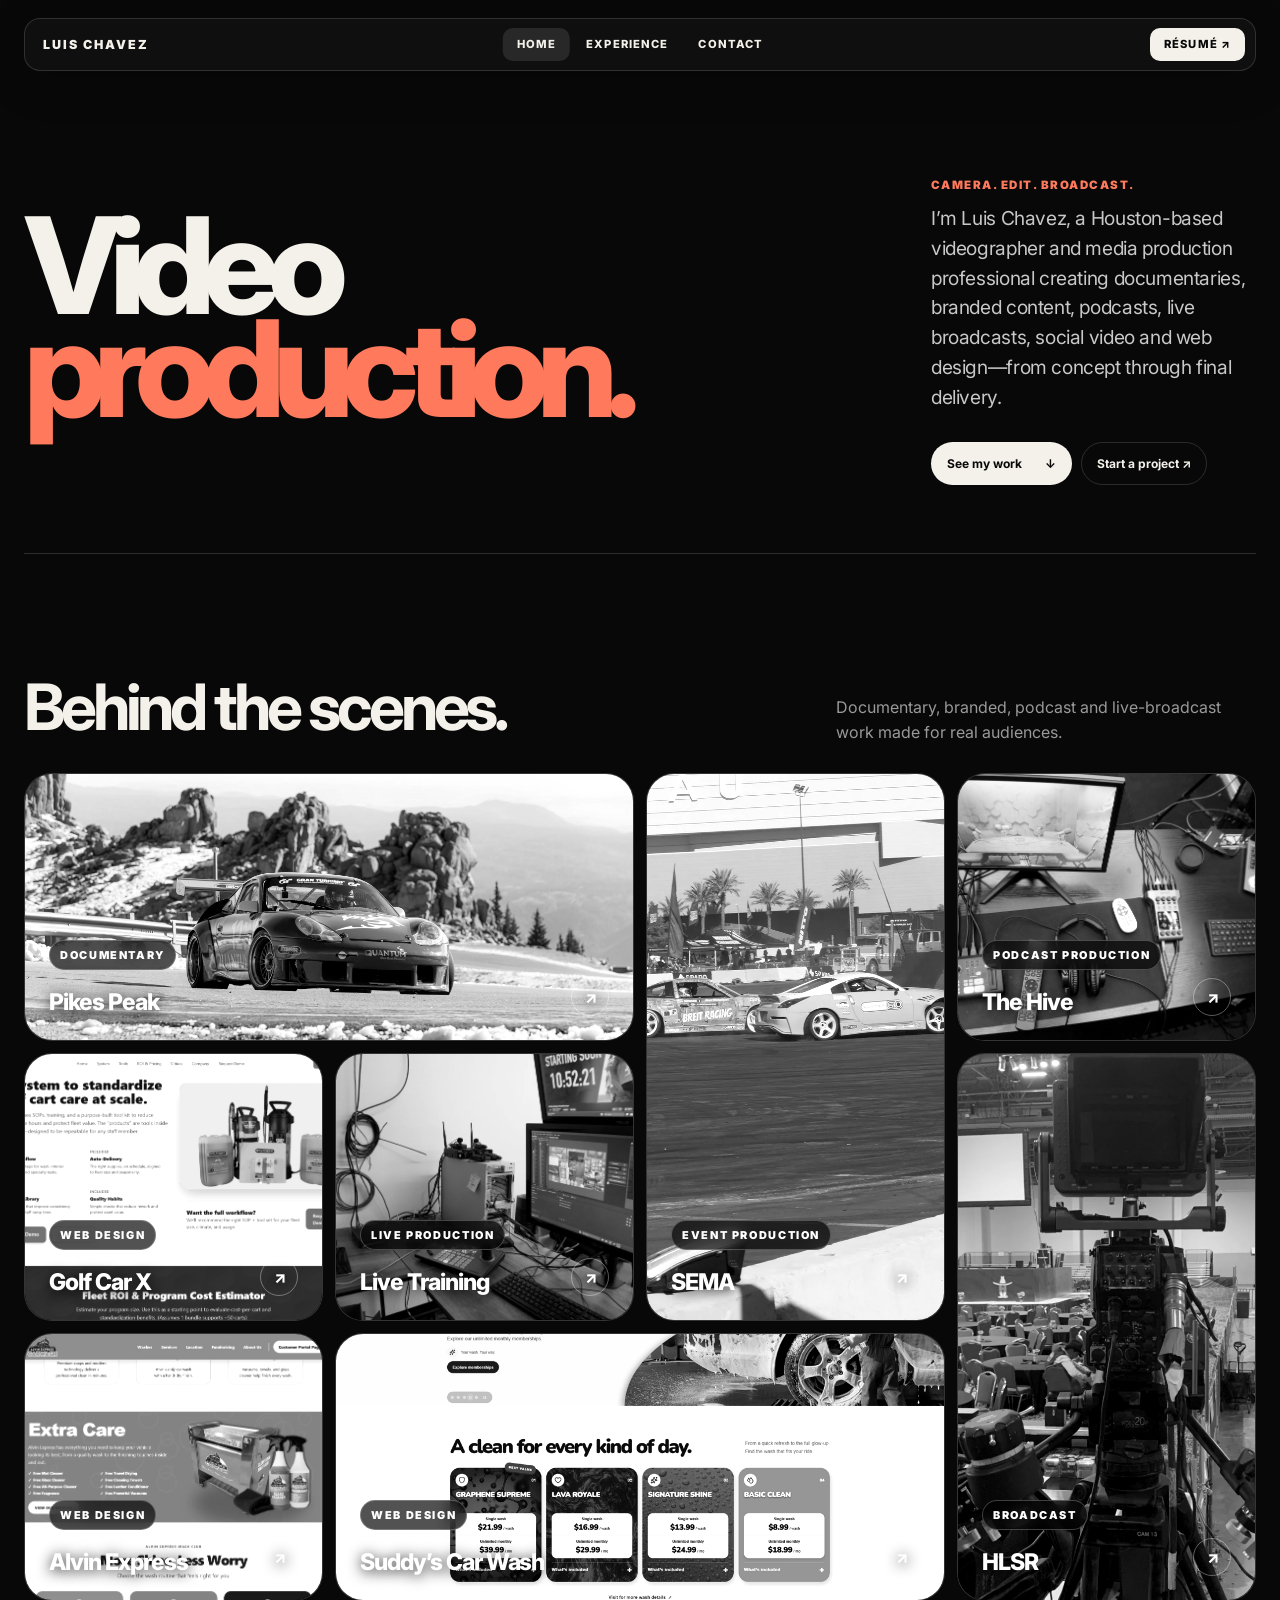
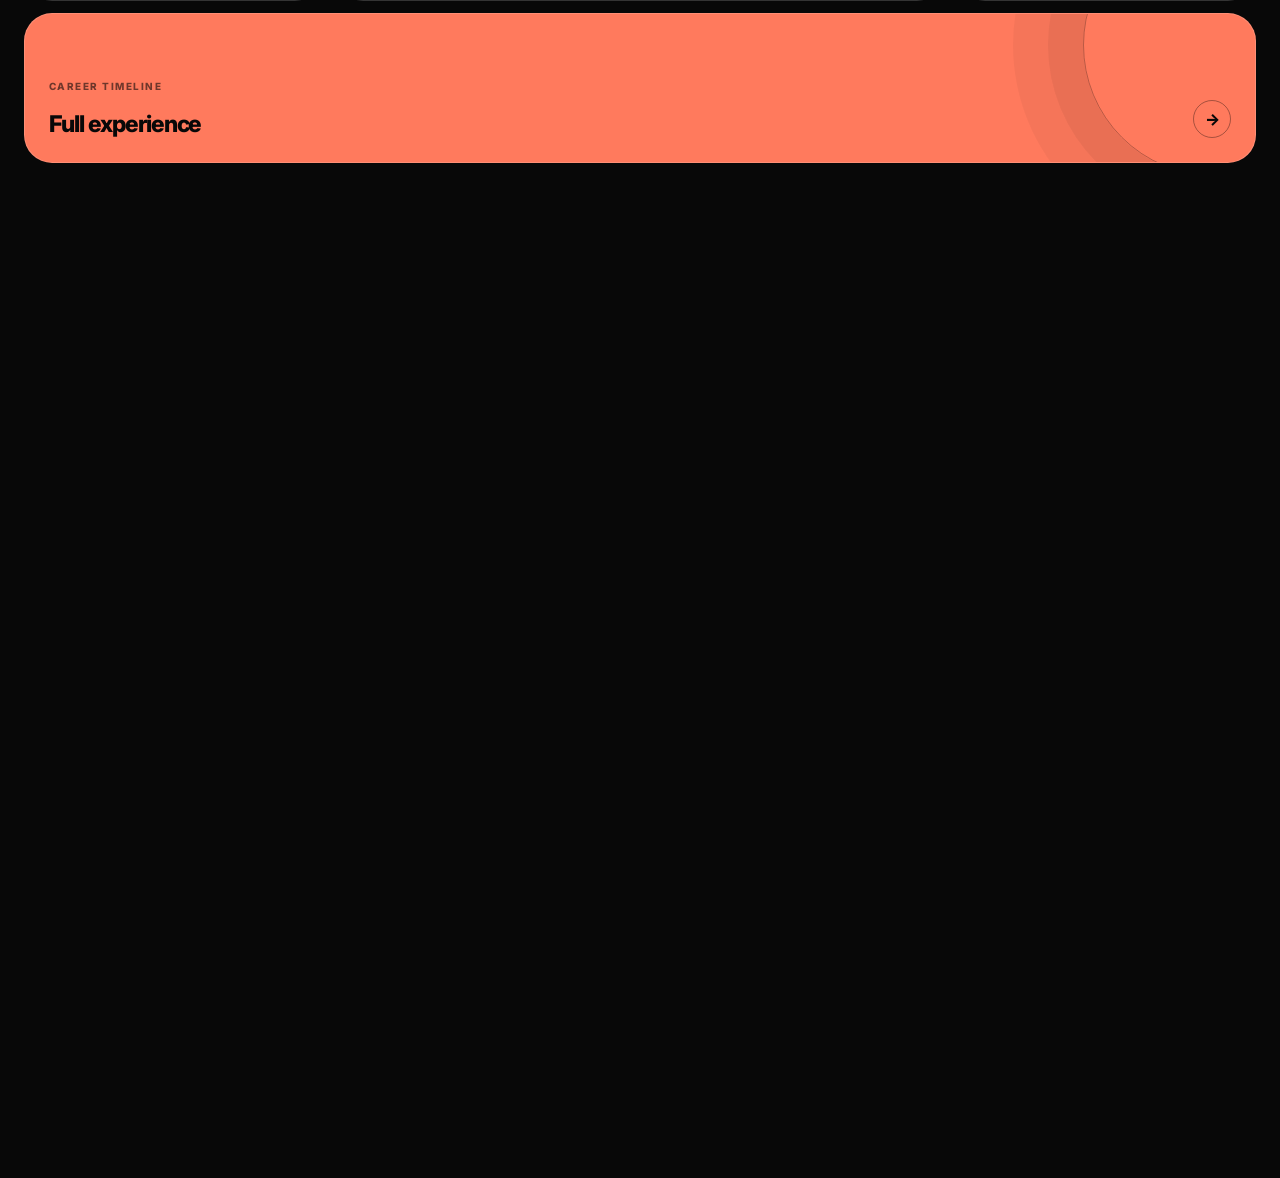
==== commit 73d6a785: "Add files via upload" ====
--- a/index.html
+++ b/index.html
@@ -96,7 +96,7 @@
         <a class="project p1" href="assets/projects/pikes-peak/01.webp" data-gallery="pikes-peak" data-title="Pikes Peak">
           <img src="assets/projects/pikes-peak/08.webp" alt="Production at Pikes Peak">
           <div class="project-info">
-            <span class="project-meta">Documentary · 2025</span>
+            <span class="project-meta">Documentary</span>
             <div class="project-title">
               <span>Pikes Peak</span>
               <span>↗</span>
@@ -108,7 +108,7 @@
         <a class="project p2" href="assets/projects/sema/01.webp" data-gallery="sema" data-title="SEMA">
           <img src="assets/projects/sema/06.webp" alt="Stinger Chemical content at SEMA">
           <div class="project-info">
-            <span class="project-meta">Event production · 2025</span>
+            <span class="project-meta">Event production</span>
             <div class="project-title">
               <span>SEMA</span>
               <span>↗</span>
@@ -132,7 +132,7 @@
         <a class="project" href="assets/projects/golf-car-x/01.webp" data-gallery="golf-car-x" data-title="Golf Car X">
           <img src="assets/projects/golf-car-x/03.webp" alt="Golf Car X website design">
           <div class="project-info">
-            <span class="project-meta">Web design · 2025</span>
+            <span class="project-meta">Web design</span>
             <div class="project-title">
               <span>Golf Car X</span>
               <span>↗</span>
@@ -144,7 +144,7 @@
         <a class="project" href="assets/projects/live-training/01.webp" data-gallery="live-training" data-title="Live Training">
           <img src="assets/projects/live-training/04.webp" alt="Multicamera live training production">
           <div class="project-info">
-            <span class="project-meta">Live production · Ongoing</span>
+            <span class="project-meta">Live production</span>
             <div class="project-title">
               <span>Live Training</span>
               <span>↗</span>
@@ -156,7 +156,7 @@
         <a class="project p6" href="assets/projects/hlsr/01.webp" data-gallery="hlsr" data-title="HLSR Broadcast">
           <img src="assets/projects/hlsr/06.webp" alt="Broadcast camera work at Houston Livestock Show and Rodeo">
           <div class="project-info">
-            <span class="project-meta">Broadcast · 2024</span>
+            <span class="project-meta">Broadcast</span>
             <div class="project-title">
               <span>HLSR</span>
               <span>↗</span>
